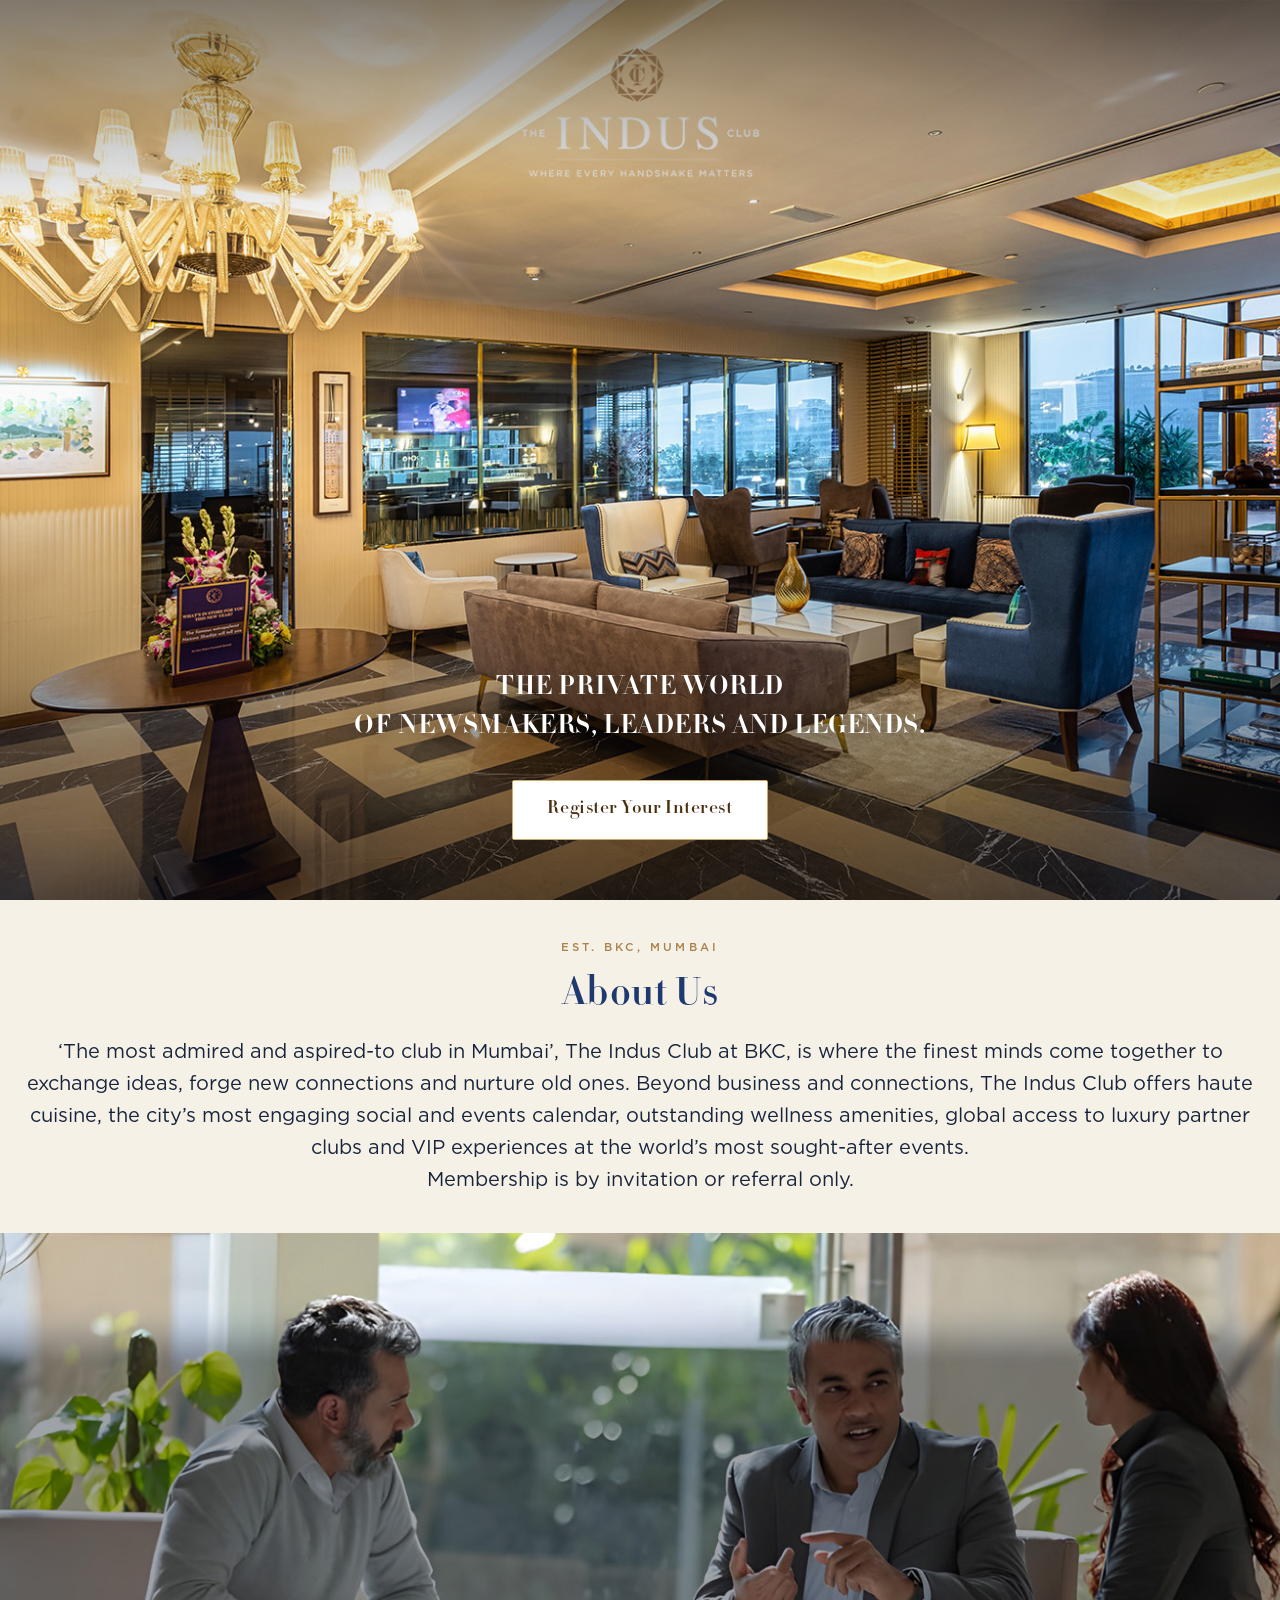
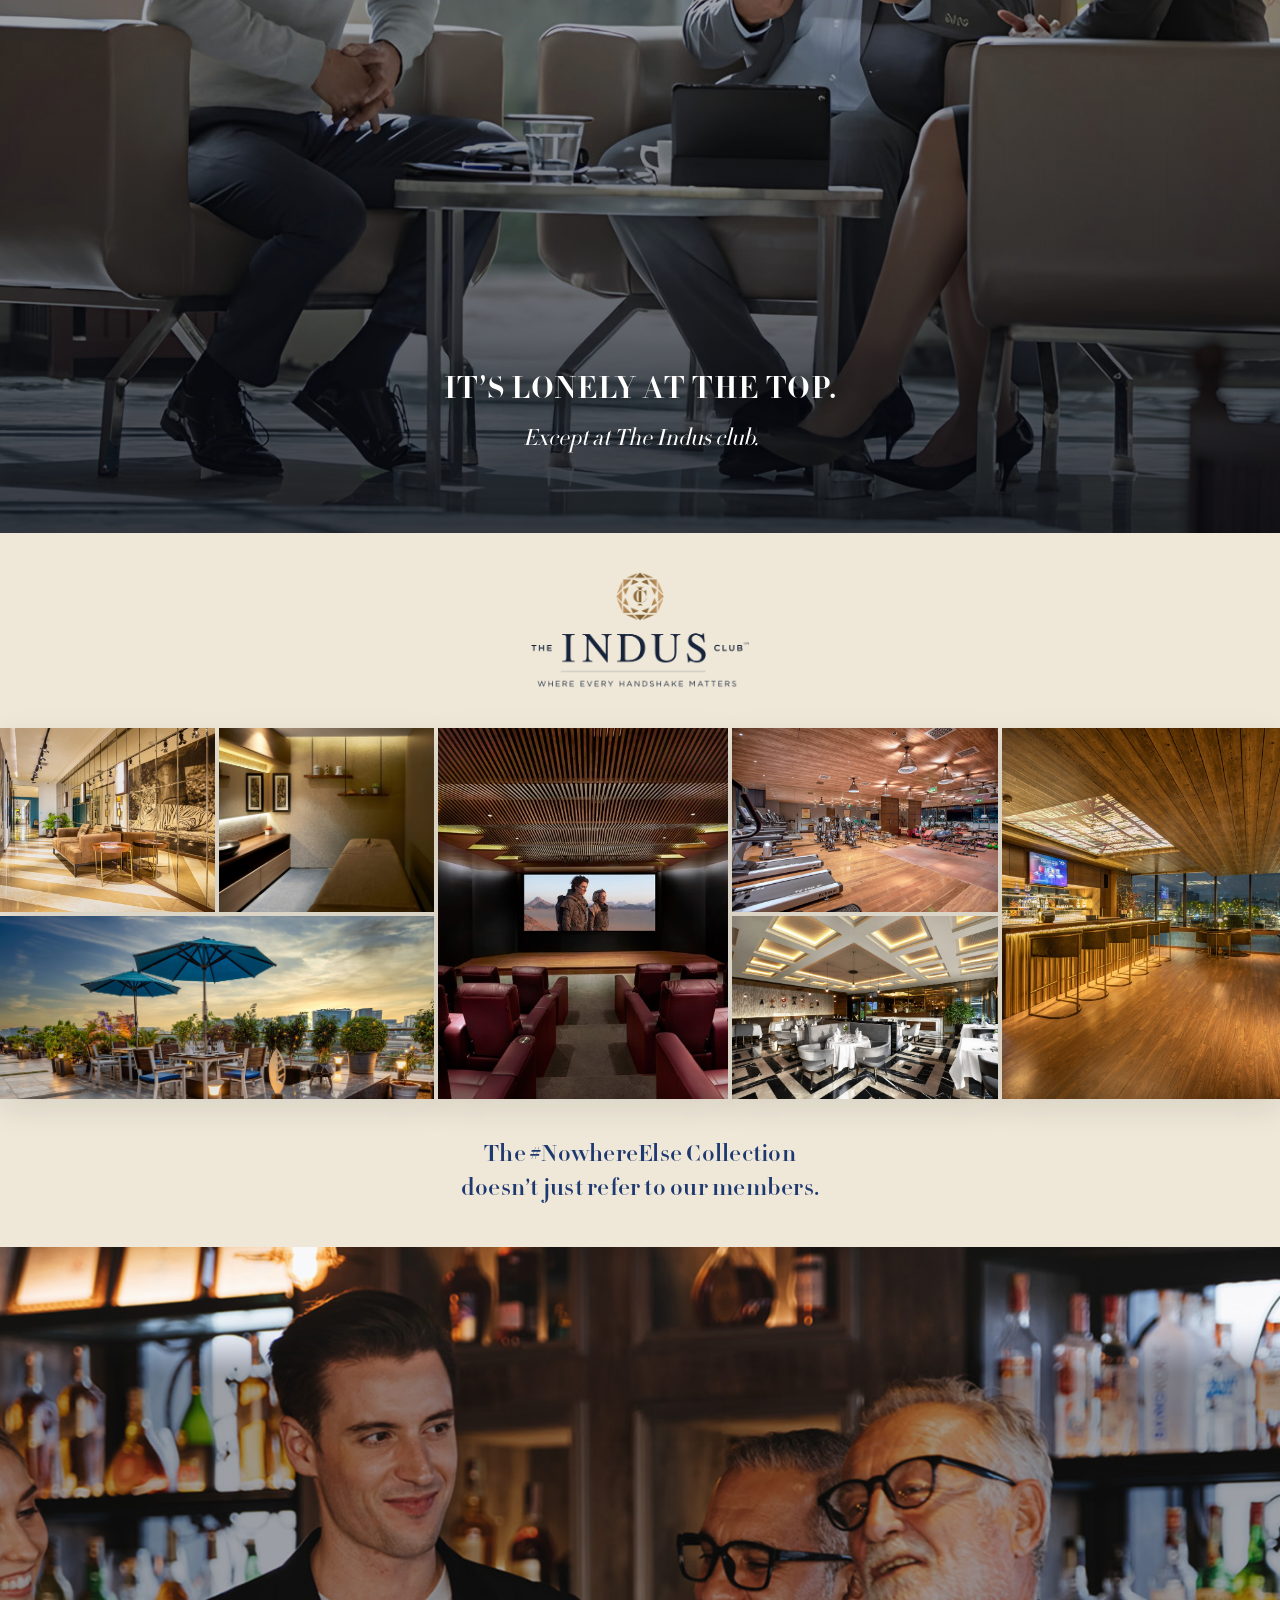
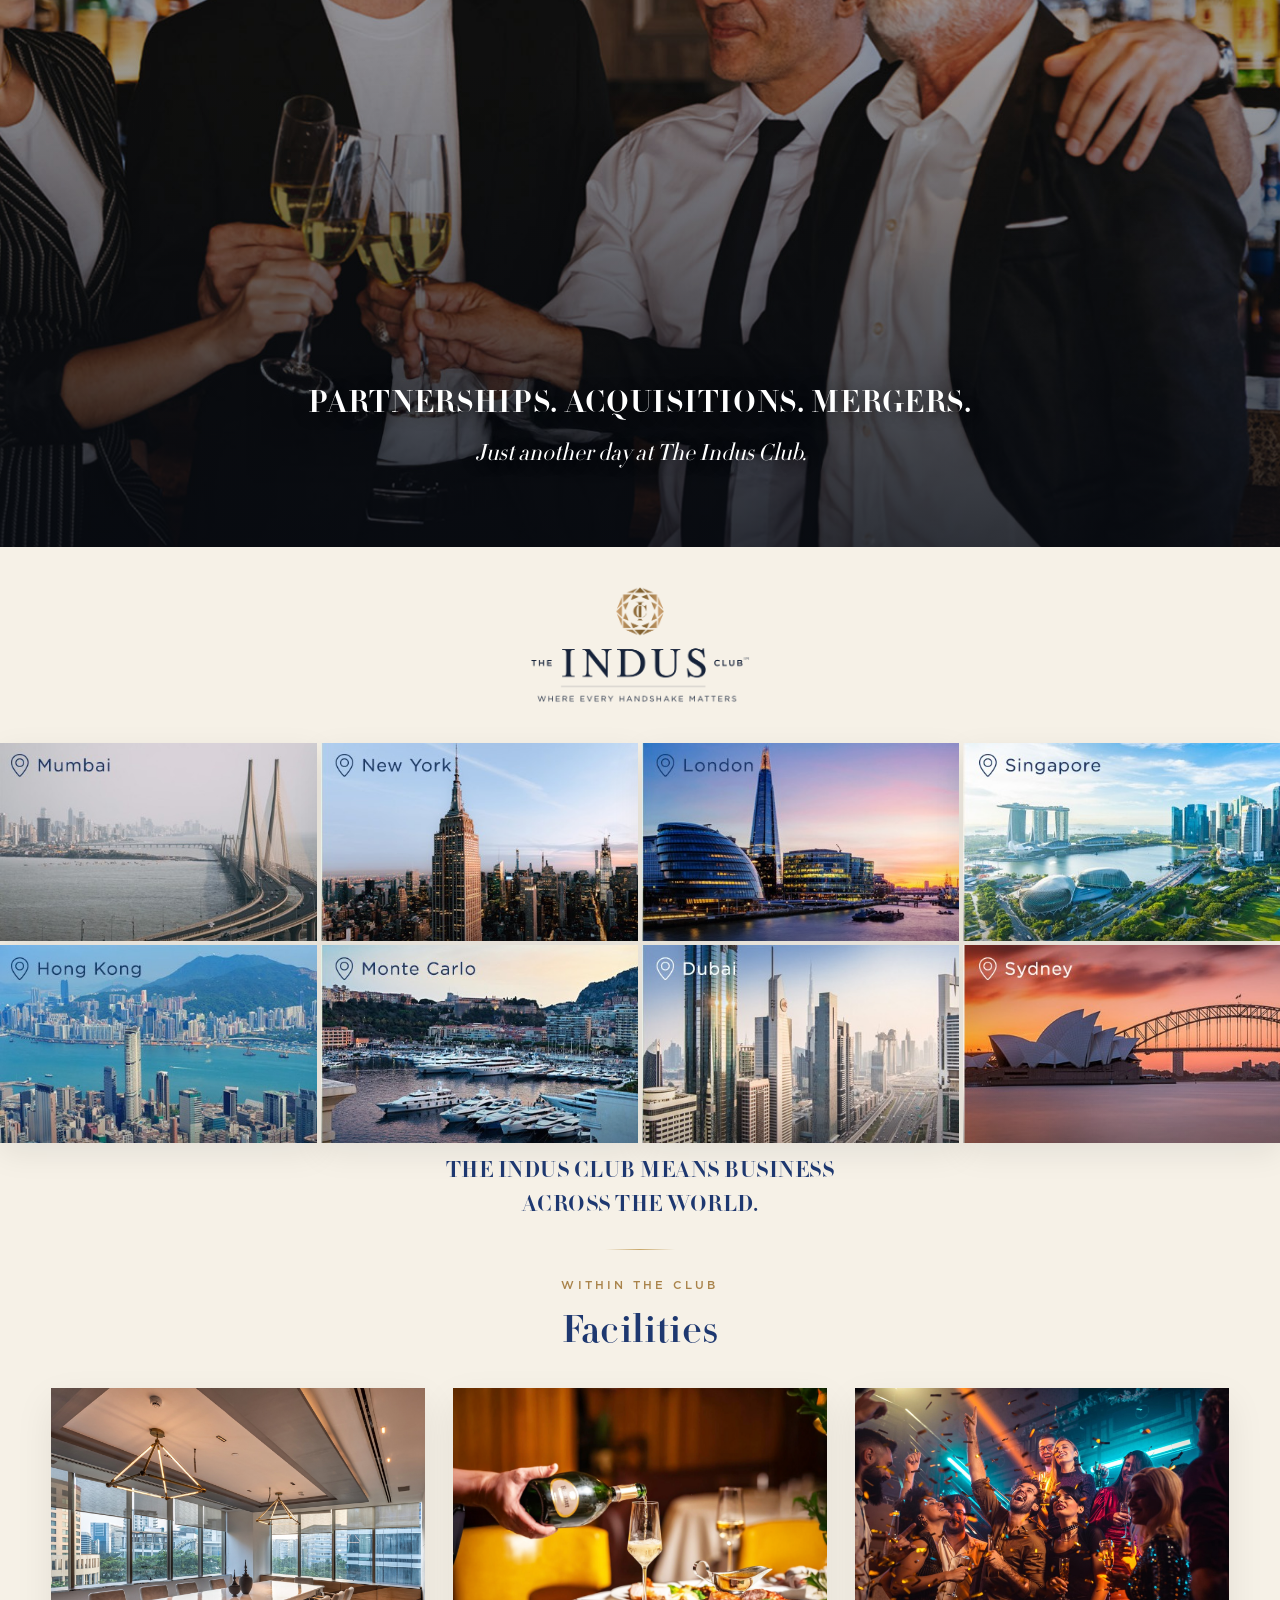
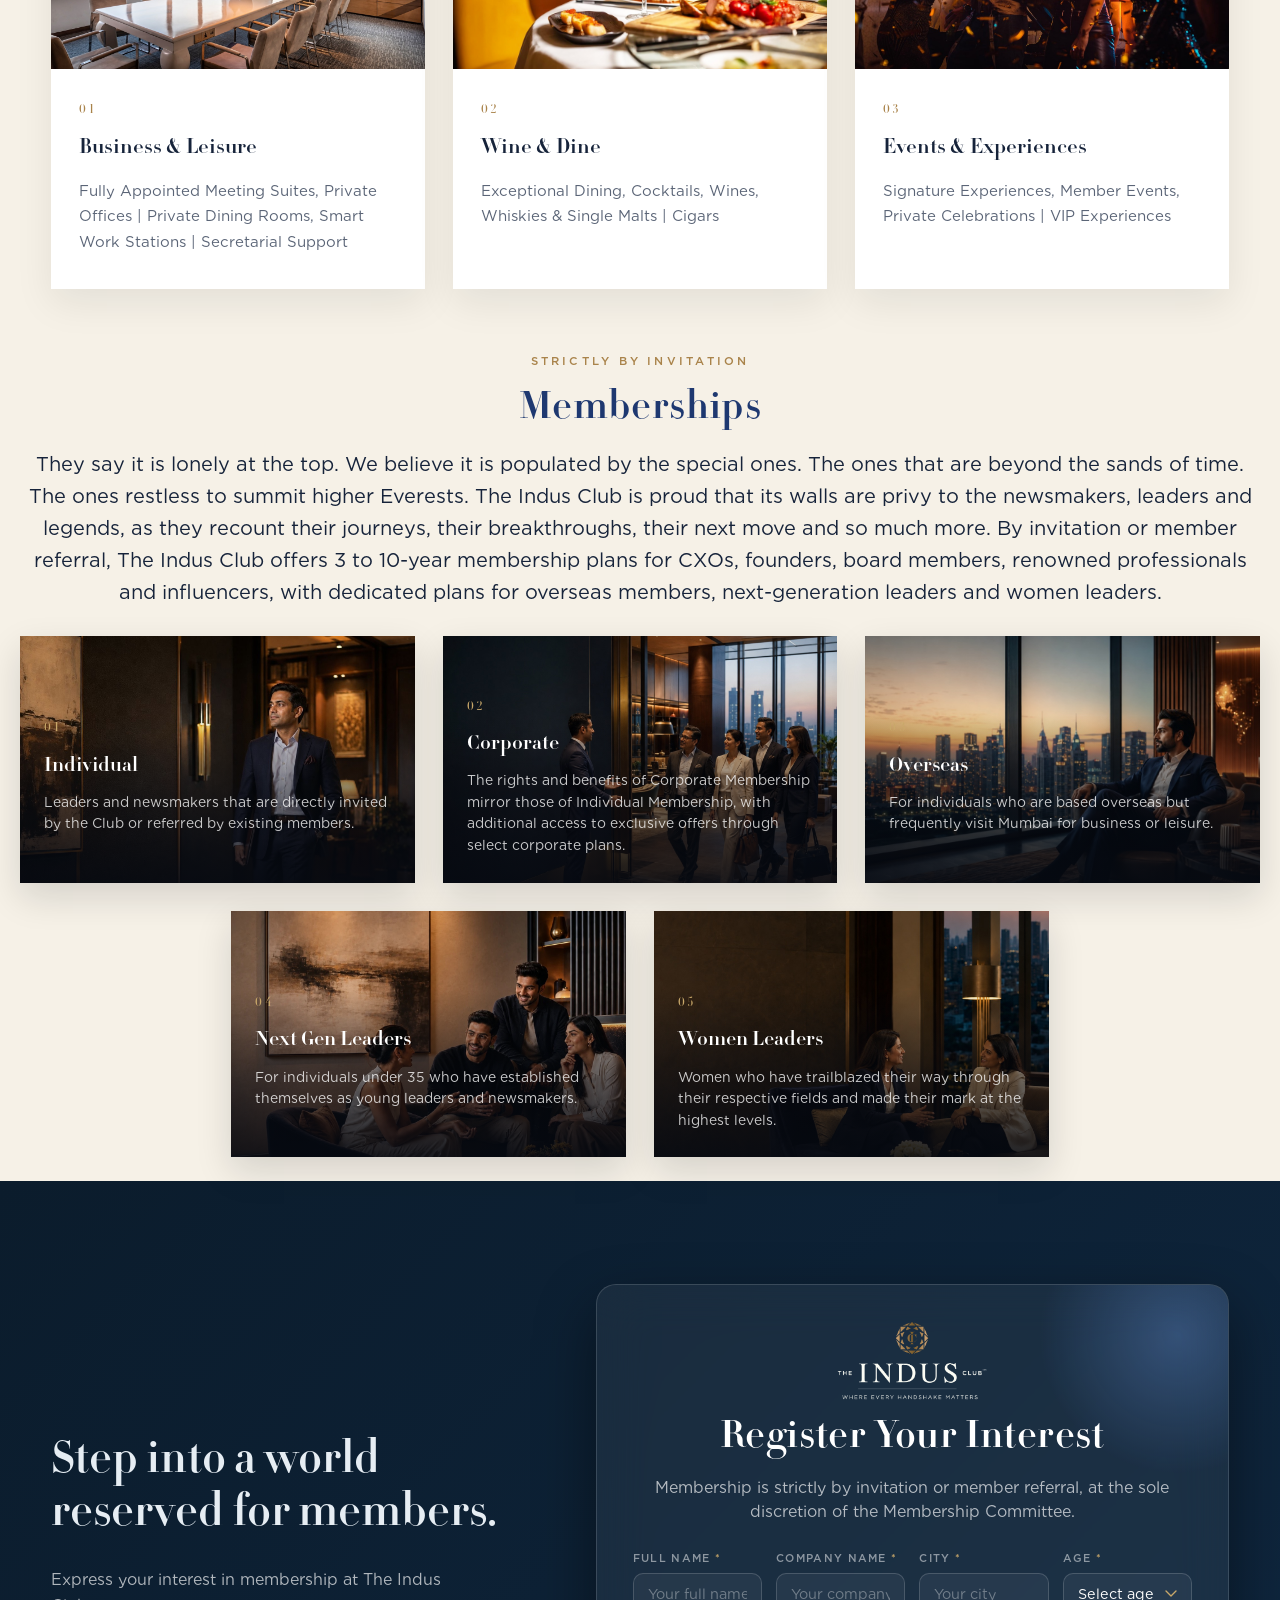
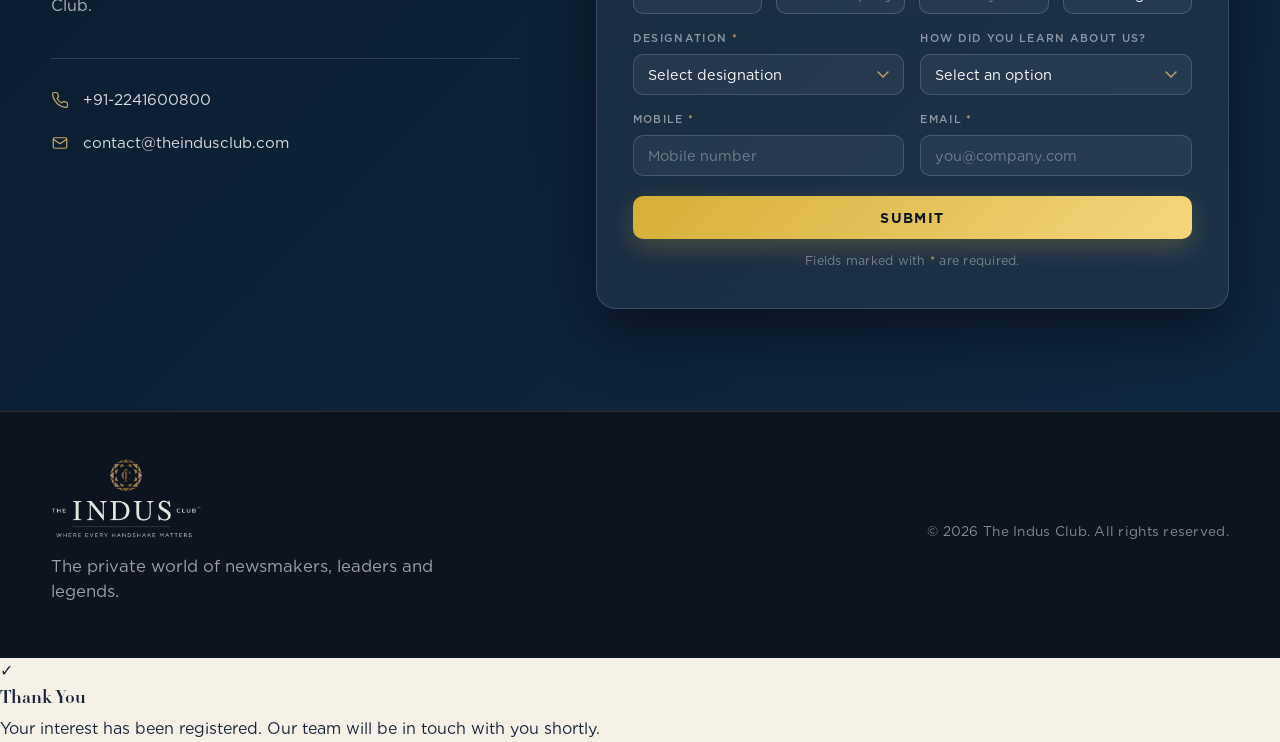
==== landing.html @ 4268c8d2 "Update Membership/Facilities copy and add mobile banner crops Membership section: revised Corporate," ====
<!DOCTYPE html>
<html lang="en">
<head>
<meta charset="UTF-8">
<meta name="viewport" content="width=device-width, initial-scale=1.0">
<title>The Indus Club — Where Every Handshake Matters</title>
<meta name="description" content="The Indus Club at BKC — where the finest minds come together to exchange ideas, forge new connections and nurture old ones.">
<link rel="stylesheet" href="css/style.css?v=9">
</head>
<body>

<div class="scroll-progress" aria-hidden="true"><span id="scrollBar"></span></div>

<header class="site-header" id="siteHeader">
  <div class="site-header-inner"></div>
</header>

<main id="top">

  <!-- ============ 1. HERO — full width statement ============ -->
  <section class="banner-section hero-section" aria-label="The Private World of Newsmakers, Leaders and Legends">
    <div class="banner-media">
      <picture>
        <source media="(max-width: 640px)" srcset="images/banner-1-mobile.jpg?v=3">
        <img src="images/banner-1.jpg" alt="Lounge at The Indus Club" class="banner-img" loading="eager">
      </picture>
    </div>
    <div class="banner-scrim"></div>
    <div class="hero-content">
      <img src="images/logo-full.png" alt="The Indus Club — Where Every Handshake Matters" class="hero-logo">
      <div class="hero-bottom">
        <h1 class="hero-title">The Private World<br>of Newsmakers, Leaders and Legends.</h1>
        <a href="#register" class="hero-cta">Register Your Interest</a>
      </div>
    </div>
  </section>

  <!-- ============ 2. ABOUT US — content section ============ -->
  <section class="grid-section about-section" id="about" aria-label="About Us">
    <div class="section-inner">
      <div class="section-lead reveal">
        <p class="eyebrow">Est. BKC, Mumbai</p>
        <h2 class="lead-title">About Us</h2>
        <p class="about-quote">
          &lsquo;The most admired and aspired-to club in Mumbai&rsquo;, The Indus Club at BKC, is where the finest minds come together to exchange ideas, forge new connections and nurture old ones. Beyond business and connections, The Indus Club offers haute cuisine, the city&rsquo;s most engaging social and events calendar, outstanding wellness amenities, global access to luxury partner clubs and VIP experiences at the world&rsquo;s most sought-after events.<br>Membership is by invitation or referral only.
        </p>
      </div>
    </div>
  </section>

  <!-- ============ 3. STATEMENT — full width ============ -->
  <section class="banner-section statement-section" aria-label="It's lonely at the top, except at The Indus Club">
    <div class="banner-media">
      <picture>
        <source media="(max-width: 640px)" srcset="images/banner-3-mobile.jpg">
        <img src="images/banner-3.jpg" alt="Members in conversation at The Indus Club" class="banner-img" loading="lazy">
      </picture>
    </div>
    <div class="banner-scrim"></div>
    <div class="statement-content">
      <p class="statement-title">It&rsquo;s lonely at the top.</p>
      <p class="statement-sub">Except at The Indus club.</p>
    </div>
  </section>

  <!-- ============ 4. GALLERY — grid section (#NowhereElse) ============ -->
  <section class="grid-section gallery-section" id="gallery" aria-label="The NowhereElse Collection">
    <div class="section-inner">
      <div class="section-logo-only reveal">
        <img src="images/logo-full-dark.png?v=3" alt="The Indus Club" class="lead-logo-full">
      </div>

      <div class="mosaic-grid">
        <figure class="mosaic-tile reveal" data-pos="dining" style="--d:0"><img src="images/updated/corridor-long-view.jpg" alt="Club corridor at The Indus Club" loading="lazy"></figure>
        <figure class="mosaic-tile reveal" data-pos="dish" style="--d:1"><img src="images/updated/bodhi-tree-spa.jpg" alt="Bodhi Tree Spa at The Indus Club" loading="lazy"></figure>
        <figure class="mosaic-tile reveal" data-pos="lounge" style="--d:2"><img src="images/updated/skye-lounge-dining-evening.jpg" alt="Skye Lounge dining table at dusk at The Indus Club" loading="lazy"></figure>
        <figure class="mosaic-tile reveal" data-pos="theatre" style="--d:1"><img src="images/gallery/gallery-theatre.jpg" alt="Private cinema at The Indus Club" loading="lazy"></figure>
        <figure class="mosaic-tile reveal" data-pos="boardroom" style="--d:2"><img src="images/updated/olympic-studio-gym.jpg" alt="Fitness studio at The Indus Club" loading="lazy"></figure>
        <figure class="mosaic-tile reveal" data-pos="rooftop" style="--d:3"><img src="images/updated/caesars-formal-dining.jpg" alt="Caesar's formal dining room at The Indus Club" loading="lazy"></figure>
        <figure class="mosaic-tile reveal" data-pos="cocktail" style="--d:2"><img src="images/updated/sinatra-bar-night.jpg" alt="Sinatra Bar at night at The Indus Club" loading="lazy"></figure>
      </div>

      <h2 class="lead-title lead-title-after reveal">The #NowhereElse Collection<br>doesn&rsquo;t just refer to our members.</h2>
    </div>
  </section>

  <!-- ============ 5. STATEMENT — full width ============ -->
  <section class="banner-section statement-section" aria-label="Partnerships, acquisitions, mergers — just another day at The Indus Club">
    <div class="banner-media">
      <picture>
        <source media="(max-width: 640px)" srcset="images/banner-5-mobile.jpg">
        <img src="images/banner-5.jpg" alt="Members celebrating a toast at The Indus Club" class="banner-img" loading="lazy">
      </picture>
    </div>
    <div class="banner-scrim"></div>
    <div class="statement-content">
      <p class="statement-title">Partnerships. Acquisitions. Mergers.</p>
      <p class="statement-sub">Just another day at The Indus Club.</p>
    </div>
  </section>

  <!-- ============ 6. LOCATIONS — grid section ============ -->
  <!-- section 7 is the divider before Facilities -->
  <section class="grid-section" id="locations" aria-label="Global locations">
    <div class="section-inner">
      <div class="section-logo-only reveal">
        <img src="images/logo-full-dark.png?v=3" alt="The Indus Club" class="lead-logo-full">
      </div>

      <div class="tile-grid locations-grid">
        <figure class="tile reveal" style="--d:0"><img src="images/locations/mumbai.jpg" alt="Mumbai skyline and Bandra-Worli sea link" loading="lazy"></figure>
        <figure class="tile reveal" style="--d:1"><img src="images/locations/newyork.jpg" alt="New York City skyline at dusk" loading="lazy"></figure>
        <figure class="tile reveal" style="--d:2"><img src="images/locations/london.jpg" alt="London skyline at sunset" loading="lazy"></figure>
        <figure class="tile reveal" style="--d:3"><img src="images/locations/singapore.jpg" alt="Singapore Marina Bay skyline" loading="lazy"></figure>
        <figure class="tile reveal" style="--d:4"><img src="images/locations/hongkong.jpg" alt="Hong Kong Victoria Harbour skyline" loading="lazy"></figure>
        <figure class="tile reveal" style="--d:5"><img src="images/locations/montecarlo.jpg" alt="Monte Carlo harbour with yachts" loading="lazy"></figure>
        <figure class="tile reveal" style="--d:6"><img src="images/locations/dubai.jpg" alt="Dubai skyline with Burj Khalifa" loading="lazy"></figure>
        <figure class="tile reveal" style="--d:7"><img src="images/locations/sydney.jpg" alt="Sydney Opera House and Harbour Bridge at sunset" loading="lazy"></figure>
      </div>

      <h2 class="lead-title lead-title-after lead-title-caps reveal">The Indus Club Means Business<br>Across The World.</h2>
    </div>
  </section>

  <div class="section-divider" aria-hidden="true"><span></span></div>

  <!-- ============ 8. FACILITIES — grid/tile section ============ -->
  <section class="grid-section facilities-section" id="facilities" aria-label="Facilities">
    <div class="section-inner">
      <div class="section-lead reveal">
        <p class="eyebrow">Within The Club</p>
        <h2 class="lead-title">Facilities</h2>
      </div>

      <div class="tile-grid facilities-grid">
        <article class="facility-card reveal" style="--d:0">
          <div class="facility-media">
            <img src="images/updated/warren-buffet-day.jpg" alt="Boardroom at The Indus Club" loading="lazy">
          </div>
          <div class="facility-body">
            <span class="facility-index">01</span>
            <h3>Business &amp; Leisure</h3>
            <p>Fully Appointed Meeting Suites, Private Offices | Private Dining Rooms, Smart Work Stations | Secretarial Support</p>
          </div>
        </article>

        <article class="facility-card reveal" style="--d:1">
          <div class="facility-media">
            <img src="images/updated/wine-and-dine.jpg" alt="Wine and dine table setting at The Indus Club" loading="lazy">
          </div>
          <div class="facility-body">
            <span class="facility-index">02</span>
            <h3>Wine &amp; Dine</h3>
            <p>Exceptional Dining, Cocktails, Wines, Whiskies &amp; Single Malts | Cigars</p>
          </div>
        </article>

        <article class="facility-card reveal" style="--d:2">
          <div class="facility-media">
            <img src="images/updated/events-experiences.jpg" alt="Members celebrating an event at The Indus Club" loading="lazy">
          </div>
          <div class="facility-body">
            <span class="facility-index">03</span>
            <h3>Events &amp; Experiences</h3>
            <p>Signature Experiences, Member Events, Private Celebrations | VIP Experiences</p>
          </div>
        </article>
      </div>
    </div>
  </section>

  <!-- ============ 9. MEMBERSHIPS — grid/tile section ============ -->
  <section class="grid-section membership-tiers-section" id="memberships" aria-label="Memberships">
    <div class="section-inner">
      <div class="section-lead reveal">
        <p class="eyebrow">Strictly By Invitation</p>
        <h2 class="lead-title">Memberships</h2>
        <p class="about-quote">
          They say it is lonely at the top. We believe it is populated by the special ones. The ones that are beyond the sands of time. The ones restless to summit higher Everests. The Indus Club is proud that its walls are privy to the newsmakers, leaders and legends, as they recount their journeys, their breakthroughs, their next move and so much more. By invitation or member referral, The Indus Club offers 3 to 10-year membership plans for CXOs, founders, board members, renowned professionals and influencers, with dedicated plans for overseas members, next-generation leaders and women leaders.
        </p>
      </div>

      <div class="tile-grid tier-grid">
        <article class="tier-card reveal" style="--d:0">
          <img src="images/memberships/individual.jpg" alt="Individual membership at The Indus Club" loading="lazy" style="object-position:center 12%;">
          <div class="tier-card-scrim"></div>
          <div class="tier-card-body">
            <span class="tier-num">01</span>
            <h3>Individual</h3>
            <p>Leaders and newsmakers that are directly invited by the Club or referred by existing members.</p>
          </div>
        </article>
        <article class="tier-card reveal" style="--d:1">
          <img src="images/memberships/corporate.jpg" alt="Corporate membership at The Indus Club" loading="lazy">
          <div class="tier-card-scrim"></div>
          <div class="tier-card-body">
            <span class="tier-num">02</span>
            <h3>Corporate</h3>
            <p>The rights and benefits of Corporate Membership mirror those of Individual Membership, with additional access to exclusive offers through select corporate plans.</p>
          </div>
        </article>
        <article class="tier-card reveal" style="--d:2">
          <img src="images/memberships/overseas.jpg" alt="Overseas membership at The Indus Club" loading="lazy">
          <div class="tier-card-scrim"></div>
          <div class="tier-card-body">
            <span class="tier-num">03</span>
            <h3>Overseas</h3>
            <p>For individuals who are based overseas but frequently visit Mumbai for business or leisure.</p>
          </div>
        </article>
        <article class="tier-card reveal" style="--d:0">
          <img src="images/memberships/nextgen.jpg" alt="Next Gen Leaders membership at The Indus Club" loading="lazy">
          <div class="tier-card-scrim"></div>
          <div class="tier-card-body">
            <span class="tier-num">04</span>
            <h3>Next Gen Leaders</h3>
            <p>For individuals under 35 who have established themselves as young leaders and newsmakers.</p>
          </div>
        </article>
        <article class="tier-card reveal" style="--d:1">
          <img src="images/memberships/women.jpg" alt="Women Leaders membership at The Indus Club" loading="lazy">
          <div class="tier-card-scrim"></div>
          <div class="tier-card-body">
            <span class="tier-num">05</span>
            <h3>Women Leaders</h3>
            <p>Women who have trailblazed their way through their respective fields and made their mark at the highest levels.</p>
          </div>
        </article>
      </div>
    </div>
  </section>

  <!-- ============ 10. REGISTER INTEREST — form section ============ -->
  <section class="register-section" id="register" aria-label="Register Interest">
    <div class="section-inner register-layout">
      <div class="register-info reveal">
        <h2 class="register-statement">Step into a world<br>reserved for members.</h2>
        <p class="register-lede">Express your interest in membership at The Indus Club.</p>
        <div class="register-contact">
          <a class="register-contact-item" href="tel:+912241600800">
            <span class="register-contact-icon" aria-hidden="true">
              <svg xmlns="http://www.w3.org/2000/svg" viewBox="0 0 24 24" fill="none" stroke="currentColor" stroke-width="1.6" stroke-linecap="round" stroke-linejoin="round"><path d="M22 16.92v3a2 2 0 0 1-2.18 2 19.79 19.79 0 0 1-8.63-3.07 19.5 19.5 0 0 1-6-6 19.79 19.79 0 0 1-3.07-8.67A2 2 0 0 1 4.11 2h3a2 2 0 0 1 2 1.72c.127.96.361 1.903.7 2.81a2 2 0 0 1-.45 2.11L8.09 9.91a16 16 0 0 0 6 6l1.27-1.27a2 2 0 0 1 2.11-.45c.907.339 1.85.573 2.81.7A2 2 0 0 1 22 16.92z"/></svg>
            </span>
            +91-2241600800
          </a>
          <a class="register-contact-item" href="mailto:contact@theindusclub.com">
            <span class="register-contact-icon" aria-hidden="true">
              <svg xmlns="http://www.w3.org/2000/svg" viewBox="0 0 24 24" fill="none" stroke="currentColor" stroke-width="1.6" stroke-linecap="round" stroke-linejoin="round"><path d="M4 4h16v16H4z" fill="none" stroke="none"/><rect x="3" y="5" width="18" height="14" rx="2"/><path d="m3 7 9 6 9-6"/></svg>
            </span>
            contact@theindusclub.com
          </a>
        </div>
      </div>

      <div class="register-card reveal">
        <img src="images/logo-full.png?v=2" alt="The Indus Club" class="register-mark">
        <h2 class="lead-title light">Register Your Interest</h2>
        <p class="register-intro">Membership is strictly by invitation or member referral, at the sole discretion of the Membership Committee.</p>

        <form class="register-form" id="registerForm" novalidate>
          <div class="form-row form-row-quad">
            <div class="form-field">
              <label class="form-label" for="fullName">Full Name <span class="req">*</span></label>
              <input class="form-input" type="text" id="fullName" name="fullName" placeholder="Your full name" required>
            </div>
            <div class="form-field">
              <label class="form-label" for="companyName">Company Name <span class="req">*</span></label>
              <input class="form-input" type="text" id="companyName" name="companyName" placeholder="Your company" required>
            </div>
            <div class="form-field">
              <label class="form-label" for="city">City <span class="req">*</span></label>
              <input class="form-input" type="text" id="city" name="city" placeholder="Your city" required>
            </div>
            <div class="form-field">
              <label class="form-label" for="age">Age <span class="req">*</span></label>
              <select class="form-input form-select" id="age" name="age" required>
                <option value="" disabled selected>Select age</option>
                <option value="18-24">18 &ndash; 24</option>
                <option value="25-34">25 &ndash; 34</option>
                <option value="35-44">35 &ndash; 44</option>
                <option value="45-54">45 &ndash; 54</option>
                <option value="55-64">55 &ndash; 64</option>
                <option value="65+">65+</option>
              </select>
            </div>
          </div>

          <div class="form-row">
            <div class="form-field">
              <label class="form-label" for="designation">Designation <span class="req">*</span></label>
              <select class="form-input form-select" id="designation" name="designation" required>
                <option value="" disabled selected>Select designation</option>
                <option value="CXO">CXO</option>
                <option value="Founder">Founder</option>
                <option value="Board Member">Board Member</option>
                <option value="Director">Director</option>
                <option value="Senior Executive">Senior Executive</option>
                <option value="Renowned Professional">Renowned Professional</option>
                <option value="Other">Other</option>
              </select>
            </div>
            <div class="form-field">
              <label class="form-label" for="referral">How did you learn about us?</label>
              <select class="form-input form-select" id="referral" name="referral">
                <option value="" disabled selected>Select an option</option>
                <option value="Referral by a Member">Referral by a Member</option>
                <option value="Social Media">Social Media</option>
                <option value="Event">Event</option>
                <option value="Press or Media">Press or Media</option>
                <option value="Search Engine">Search Engine</option>
                <option value="Other">Other</option>
              </select>
            </div>
          </div>

          <div class="form-row">
            <div class="form-field">
              <label class="form-label" for="mobile">Mobile <span class="req">*</span></label>
              <input class="form-input" type="tel" id="mobile" name="mobile" placeholder="Mobile number" required>
            </div>
            <div class="form-field">
              <label class="form-label" for="email">Email <span class="req">*</span></label>
              <input class="form-input" type="email" id="email" name="email" placeholder="you@company.com" required>
            </div>
          </div>

          <button type="submit" class="form-submit">Submit</button>
          <p class="register-fine">Fields marked with <span class="req">*</span> are required.</p>
        </form>
      </div>
    </div>
  </section>

</main>

<footer class="site-footer">
  <div class="section-inner footer-inner">
    <div class="footer-brand">
      <a href="#top" class="footer-logo-link" aria-label="The Indus Club — back to top">
        <img src="images/logo-full.png?v=2" alt="The Indus Club" class="footer-mark">
      </a>
      <p class="footer-tagline">The private world of newsmakers, leaders and legends.</p>
    </div>
    <p class="footer-copyright">&copy; 2026 The Indus Club. All rights reserved.</p>
  </div>
</footer>

<a href="#top" class="back-to-top" id="backToTop" aria-label="Back to top">&#8593;</a>

<div class="success-modal" id="successModal" role="dialog" aria-modal="true" aria-labelledby="successModalTitle" aria-hidden="true">
  <div class="success-modal-backdrop" data-modal-dismiss></div>
  <div class="success-modal-card">
    <span class="success-modal-icon" aria-hidden="true">&#10003;</span>
    <h3 class="success-modal-title" id="successModalTitle">Thank You</h3>
    <p class="success-modal-text">Your interest has been registered. Our team will be in touch with you shortly.</p>
  </div>
</div>

<script src="js/script.js?v=3"></script>
</body>
</html>
---- css/style.css ----
/* ================= Fonts ================= */
@font-face{
  font-family:'Didot';
  src:url('../fonts/Didot-Regular.woff2') format('woff2');
  font-weight:400; font-style:normal; font-display:swap;
}
@font-face{
  font-family:'Didot';
  src:url('../fonts/Didot-Bold.woff2') format('woff2');
  font-weight:700; font-style:normal; font-display:swap;
}
@font-face{
  font-family:'Gotham';
  src:url('../fonts/Gotham-Book.woff2') format('woff2');
  font-weight:400; font-style:normal; font-display:swap;
}
@font-face{
  font-family:'Gotham';
  src:url('../fonts/Gotham-Medium.woff2') format('woff2');
  font-weight:500; font-style:normal; font-display:swap;
}
@font-face{
  font-family:'Gotham';
  src:url('../fonts/Gotham-Bold.woff2') format('woff2');
  font-weight:700; font-style:normal; font-display:swap;
}

/* ================= Design tokens ================= */
:root{
  --ink: #0c1420;
  --navy: #16233a;
  --cream: #f6f1e7;
  --cream-2: #efe8d8;
  --gold: #c9a86a;
  --gold-deep: #a9834a;
  --text-muted: #5b6577;
  --white: #ffffff;
  --serif: 'Didot', serif;
  --sans: 'Gotham', -apple-system, BlinkMacSystemFont, 'Segoe UI', sans-serif;
  --ease: cubic-bezier(.22,.61,.36,1);
  --container: 1240px;
}

*,*::before,*::after{ box-sizing:border-box; }
html{ scroll-behavior:smooth; }
body{
  margin:0;
  font-family:var(--sans);
  color:var(--navy);
  background:var(--cream);
  line-height:1.65;
  -webkit-font-smoothing:antialiased;
  overflow-x:hidden;
}
img{ max-width:100%; display:block; }
h1,h2,h3{ font-family:var(--serif); margin:0; }
p{ margin:0; }
a{ color:inherit; text-decoration:none; }
.section-inner{
  width:100%;
  padding:0 clamp(20px,4vw,56px);
}

@media (prefers-reduced-motion: reduce){
  html{ scroll-behavior:auto; }
  *{ animation-duration:.001ms !important; animation-iteration-count:1 !important; transition-duration:.001ms !important; }
}

/* ================= Scroll progress ================= */
.scroll-progress{
  position:fixed; top:0; left:0; width:100%; height:3px; z-index:1000; background:transparent;
}
.scroll-progress span{
  display:block; height:100%; width:0%;
  background:linear-gradient(90deg,var(--gold-deep),var(--gold));
  transition:width .1s linear;
}

/* ================= Header ================= */
.site-header{
  position:fixed; top:0; left:0; width:100%; z-index:900;
  padding:18px 0;
  transition:opacity .4s var(--ease), visibility .4s var(--ease);
}
.site-header-inner{
  width:100%; padding:0 clamp(20px,4vw,56px);
  display:flex; align-items:center;
}
.site-header.is-scrolled{
  opacity:0;
  visibility:hidden;
  pointer-events:none;
}
.brand{ display:flex; align-items:center; }
.brand-lockup{ height:52px; width:auto; }

/* ================= Full-width banner/statement sections ================= */
.banner-section{
  position:relative;
  height:100vh;
  min-height:520px;
  max-height:980px;
  overflow:hidden;
  display:flex;
  align-items:flex-end;
  justify-content:center;
}
.hero-section{ align-items:center; }
.banner-media{ position:absolute; inset:0; }
.banner-img{
  width:100%; height:100%; object-fit:cover; object-position:center;
}
.banner-scrim{
  position:absolute; inset:0;
  background:linear-gradient(180deg, rgba(6,10,18,.02) 0%, rgba(6,10,18,0) 35%, rgba(6,10,18,.12) 100%);
}
.statement-section{ justify-content:flex-start; }
.statement-section .banner-scrim{
  background:linear-gradient(180deg, rgba(6,10,18,0) 45%, rgba(6,10,18,.7) 100%);
}
.statement-content{
  position:relative;
  z-index:2;
  width:100%;
  padding:0 clamp(20px,4vw,56px) clamp(40px,6vw,72px);
  text-align:center;
}
.statement-title{
  margin:0;
  font-family:var(--serif);
  font-weight:700;
  color:#fff;
  font-size:clamp(1.3rem, 3vw, 2.1rem);
  line-height:1.3;
  letter-spacing:.02em;
  text-transform:uppercase;
  text-shadow:0 2px 18px rgba(0,0,0,.45);
}
.statement-sub{
  margin:8px 0 0;
  font-family:var(--serif);
  font-style:italic;
  font-weight:500;
  color:#fff;
  font-size:clamp(1.15rem, 2vw, 1.5rem);
  text-shadow:0 2px 18px rgba(0,0,0,.45);
}
.hero-section .banner-scrim{
  background:linear-gradient(180deg, rgba(6,10,18,.5) 0%, rgba(6,10,18,.04) 24%, rgba(6,10,18,0) 55%, rgba(6,10,18,.62) 100%);
}
.hero-content{
  position:relative;
  z-index:2;
  width:100%;
  height:100%;
  display:flex;
  flex-direction:column;
  align-items:center;
  justify-content:space-between;
  padding:52px 24px 60px;
  text-align:center;
}
.hero-logo{
  width:min(200px, 46%);
  height:auto;
  display:none; /* desktop banner has the logo baked into the photo */
}
.hero-bottom{
  display:flex;
  flex-direction:column;
  align-items:center;
  gap:32px;
  margin-top:auto;
}
.hero-title{
  margin:0;
  max-width:900px;
  font-family:var(--serif);
  font-weight:700;
  color:#fff;
  font-size:clamp(1.1rem, 2.4vw, 1.8rem);
  line-height:1.35;
  letter-spacing:.02em;
  text-transform:uppercase;
  text-shadow:0 2px 18px rgba(0,0,0,.45);
}
.hero-cta{
  display:inline-flex;
  align-items:center;
  justify-content:center;
  padding:14px 34px;
  border-radius:2px;
  background:#fff;
  border:1.5px solid var(--gold);
  color:#4a2f0f;
  font-family:var(--serif);
  font-weight:900;
  font-size:1.15rem;
  letter-spacing:.03em;
  text-decoration:none;
  transition:background .3s var(--ease), transform .3s var(--ease), box-shadow .3s var(--ease);
}
.hero-cta:hover{
  background:#fff;
  transform:translateY(-2px);
  box-shadow:0 12px 28px rgba(0,0,0,.18);
}

/* ================= Section leads (eyebrow + title) ================= */
.eyebrow{
  font-size:11.5px; letter-spacing:.28em; text-transform:uppercase;
  color:var(--gold-deep); font-weight:500; margin-bottom:14px; display:block;
}
.eyebrow.light{ color:var(--gold); }
.section-lead{ text-align:center; max-width:720px; margin:0 auto 28px; }
.section-logo-only{ text-align:center; margin:0 auto 40px; }
.lead-mark{ width:44px; height:44px; margin:0 auto 20px; opacity:.9; }
.lead-logo-full{ width:min(220px, 60%); height:auto; margin:0 auto 24px; }
.section-logo-only .lead-logo-full{ margin:0 auto; }
.lead-title{
  font-size:clamp(1.6rem, 3.4vw, 2.5rem);
  font-weight:600;
  line-height:1.28;
  color:var(--navy);
  letter-spacing:.01em;
  text-align:center;
  max-width:720px;
  margin:0 auto;
}
.lead-title.light{ color:var(--white); }
#about .lead-title,
#facilities .lead-title,
#memberships .lead-title{ color:#1e3870; }
.lead-title-after{
  margin-top:12px;
  font-size:clamp(1.2rem, 1.7vw, 1.5rem);
  line-height:1.4;
  max-width:640px;
}
#gallery .lead-title-after,
#locations .lead-title-after{
  color:#1e3870;
  font-size:clamp(1.35rem, 1.9vw, 1.7rem);
}
#gallery .lead-title-after{ margin-top:40px; padding-bottom:40px; }
#locations .lead-title-after{ padding-bottom:8px; }
#gallery{ padding-bottom:0; }
.lead-title-caps{ text-transform:uppercase; font-weight:700; letter-spacing:.02em; }
.serif-italic{ font-family:var(--serif); font-style:normal; font-weight:600; }

.grid-section{ padding:clamp(24px,3vw,40px) 0; background:var(--cream); }
.grid-section.gallery-section{ background:var(--cream-2); }
#gallery .section-inner{ padding-left:0; padding-right:0; }

/* ================= Locations grid ================= */
#locations .section-inner{ padding-left:0; padding-right:0; }
.tile-grid.locations-grid{
  display:grid;
  grid-template-columns:repeat(4, 1fr);
  gap:4px;
}
.tile{
  position:relative; margin:0; overflow:hidden;
  aspect-ratio:16/10; background:var(--navy);
  box-shadow:0 10px 30px rgba(15,20,30,.08);
}
.tile img{ width:100%; height:100%; object-fit:cover; object-position:left top; }
.tile::after{
  content:''; position:absolute; inset:0;
  box-shadow:inset 0 0 0 1px rgba(255,255,255,0);
  background:linear-gradient(180deg, rgba(6,10,18,0) 70%, rgba(6,10,18,.28) 100%);
  pointer-events:none;
}

/* ================= Gallery mosaic ================= */
.mosaic-grid{
  display:grid;
  grid-template-columns:0.85fr 0.85fr 1.15fr 1.05fr 1.1fr;
  grid-template-rows:repeat(2, minmax(100px,1fr));
  gap:4px;
  height:clamp(280px, 29vw, 580px);
}
.mosaic-tile{ margin:0; position:relative; overflow:hidden; box-shadow:0 10px 30px rgba(15,20,30,.1); }
.mosaic-tile img{ width:100%; height:100%; object-fit:cover; }
.mosaic-tile[data-pos="dining"]{ grid-column:1; grid-row:1; }
.mosaic-tile[data-pos="dish"]{ grid-column:2; grid-row:1; }
.mosaic-tile[data-pos="lounge"]{ grid-column:1 / span 2; grid-row:2; }
.mosaic-tile[data-pos="theatre"]{ grid-column:3; grid-row:1 / span 2; }
.mosaic-tile[data-pos="boardroom"]{ grid-column:4; grid-row:1; }
.mosaic-tile[data-pos="rooftop"]{ grid-column:4; grid-row:2; }
.mosaic-tile[data-pos="cocktail"]{ grid-column:5; grid-row:1 / span 2; }

/* ================= About Us / Memberships lead copy ================= */
.about-section{ padding-top:clamp(28px,3vw,40px); padding-bottom:clamp(28px,3vw,40px); }
.about-section .section-lead{ margin-bottom:0; max-width:1040px; }
.about-quote{
  font-family:var(--serif); font-style:normal; font-weight:500;
  font-size:clamp(1.15rem, 2vw, 1.5rem);
  line-height:1.6;
  color:var(--navy);
  margin-top:12px;
}
#about .about-quote,
#memberships .about-quote{ font-family:var(--sans); font-weight:400; font-size:20px; }
#about .section-inner,
#memberships .section-inner{ padding-left:20px; padding-right:20px; }
#about .section-lead,
#memberships .section-lead{ max-width:none; }
.about-fine{
  margin-top:22px; font-size:.92rem; letter-spacing:.04em; text-transform:uppercase;
  color:var(--text-muted); font-weight:500;
}

/* ================= Facilities grid ================= */
.facilities-section{ padding-top:clamp(4px,1vw,8px); padding-bottom:clamp(24px,3vw,40px); }
#locations{ padding-bottom:0; }
.section-divider{
  display:flex; justify-content:center; align-items:center;
  background:var(--cream);
  padding:18px 0;
}
.section-divider span{
  width:70px; height:1px;
  background:linear-gradient(90deg, transparent, var(--gold), transparent);
}
.tile-grid.facilities-grid{
  display:grid;
  grid-template-columns:repeat(3, 1fr);
  gap:28px;
}
.facility-card{
  background:var(--white);
  overflow:hidden;
  box-shadow:0 14px 36px rgba(15,20,30,.08);
}
.facility-media{ aspect-ratio:4/3; overflow:hidden; }
.facility-media img{ width:100%; height:100%; object-fit:cover; }
.facility-body{ padding:30px 28px 34px; position:relative; }
.facility-index{
  font-family:var(--serif); color:var(--gold-deep); font-size:.85rem;
  letter-spacing:.16em; display:block; margin-bottom:10px;
}
.facility-body h3{ font-size:1.35rem; margin-bottom:12px; }
.facility-body p{ color:var(--text-muted); font-size:.94rem; line-height:1.7; }

/* ================= Membership tier grid ================= */
.membership-tiers-section{ background:var(--cream); padding-top:clamp(16px,2vw,24px); padding-bottom:clamp(16px,2vw,24px); }
.membership-tiers-section .section-lead{ max-width:1040px; }
.tile-grid.tier-grid{
  display:flex;
  flex-wrap:wrap;
  justify-content:center;
  gap:28px;
}
.tier-card{
  position:relative; overflow:hidden; margin:0;
  flex:0 1 calc((100% - 56px)/3);
  aspect-ratio:16/10;
  box-shadow:0 14px 34px rgba(15,20,30,.14);
}
.tier-card img{ width:100%; height:100%; object-fit:cover; }
.tier-card-scrim{
  position:absolute; inset:0;
  background:linear-gradient(180deg, rgba(6,10,18,0) 32%, rgba(6,10,18,.55) 68%, rgba(6,10,18,.88) 100%);
}
.tier-card-body{ position:absolute; left:0; right:0; bottom:0; z-index:2; padding:26px 24px; }
.tier-num{ font-family:var(--serif); color:var(--gold); font-size:.85rem; letter-spacing:.18em; }
.tier-card h3{ color:var(--white); font-size:1.3rem; margin:10px 0 8px; }
.tier-card p{ color:rgba(255,255,255,.78); font-size:.87rem; line-height:1.55; min-height:4.65em; }

/* ================= Register Interest form ================= */
.register-section{
  background:linear-gradient(135deg, #0b1c2c 0%, #0f2740 100%);
  padding:clamp(56px,8vw,110px) 0;
}
.register-layout{
  display:grid; grid-template-columns:0.85fr 1.15fr; gap:clamp(40px,6vw,90px);
  align-items:center;
}
.register-info{ color:var(--white); }
.register-statement{
  font-family:var(--serif); font-weight:700; font-style:normal;
  font-size:clamp(2rem, 3.6vw, 3.1rem); line-height:1.15;
  color:#e6edf3; margin:0 0 24px;
}
.register-lede{
  font-family:var(--sans); font-size:1rem; font-weight:400;
  color:rgba(255,255,255,.68); line-height:1.6;
  max-width:420px; margin:0 0 40px;
}
.register-contact{
  display:flex; flex-direction:column; gap:18px;
  padding-top:28px; border-top:1px solid rgba(255,255,255,.14);
}
.register-contact-item{
  display:inline-flex; align-items:center; gap:14px;
  color:rgba(255,255,255,.85); font-family:var(--sans); font-size:.95rem;
  transition:color .3s var(--ease);
}
.register-contact-item:hover{ color:var(--gold); }
.register-contact-icon{
  display:inline-flex; align-items:center; justify-content:center;
  width:18px; height:18px; color:var(--gold); flex-shrink:0;
}
.register-contact-icon svg{ width:100%; height:100%; }

.register-card{
  position:relative; overflow:hidden;
  background:rgba(255,255,255,.055);
  backdrop-filter:blur(24px); -webkit-backdrop-filter:blur(24px);
  border:1px solid rgba(255,255,255,.14);
  border-radius:20px;
  padding:clamp(24px,3vw,36px);
  text-align:center;
  box-shadow:0 24px 60px rgba(0,0,0,.45);
}
.register-card::before{
  content:''; position:absolute; top:-90px; right:-90px;
  width:280px; height:280px; border-radius:50%;
  background:radial-gradient(circle, rgba(120,170,255,.28), rgba(120,170,255,0) 70%);
  pointer-events:none;
}
.register-card > *{ position:relative; z-index:1; }
.register-mark{ width:min(150px, 60%); height:auto; margin:0 auto 14px; }
.register-intro{
  font-family:var(--sans); font-style:normal; font-weight:400;
  font-size:clamp(.9rem, 1.3vw, 1rem);
  line-height:1.5; color:rgba(255,255,255,.68);
  margin:10px 0 26px;
}
.register-form{ text-align:left; }
.form-row{
  display:grid; grid-template-columns:1fr 1fr; gap:16px;
  margin-bottom:16px;
}
.form-row-single{ grid-template-columns:1fr; }
.form-row-quad{ grid-template-columns:repeat(4, 1fr); gap:14px; }
.form-field{ display:flex; flex-direction:column; }
.form-label{
  font-size:.68rem; letter-spacing:.12em; text-transform:uppercase;
  color:rgba(255,255,255,.5); font-weight:500; margin-bottom:6px;
}
.form-label .req{ color:var(--gold); }
.form-input{
  width:100%; background:rgba(255,255,255,.05);
  border:1px solid rgba(255,255,255,.16);
  border-radius:10px;
  color:var(--white); font-family:var(--sans); font-size:.9rem;
  padding:11px 14px; transition:border-color .3s var(--ease), background .3s var(--ease);
}
.form-input::placeholder{ color:rgba(255,255,255,.35); }
.form-input:focus{ outline:none; border-color:var(--gold); background:rgba(255,255,255,.07); }
.form-select{
  appearance:none; cursor:pointer;
  background-image:url("data:image/svg+xml,%3Csvg xmlns='http://www.w3.org/2000/svg' width='12' height='8' viewBox='0 0 12 8'%3E%3Cpath d='M1 1l5 5 5-5' stroke='%23c9a86a' stroke-width='1.4' fill='none' stroke-linecap='round' stroke-linejoin='round'/%3E%3C/svg%3E");
  background-repeat:no-repeat; background-position:right 14px center;
  padding-right:36px;
}
.form-select option{ background:var(--ink); color:var(--white); }
.form-submit{
  width:100%; margin-top:4px; border:none; cursor:pointer;
  border-radius:10px;
  background:linear-gradient(135deg, #d4af37, #f5d67b);
  color:var(--ink); font-family:var(--sans); font-weight:600;
  font-size:.88rem; letter-spacing:.1em; text-transform:uppercase;
  padding:13px; transition:transform .3s var(--ease), box-shadow .3s var(--ease);
  box-shadow:0 8px 24px rgba(212,175,55,.25);
}
.form-submit:hover{ transform:translateY(-2px); box-shadow:0 16px 32px rgba(201,168,106,.28); }
.register-fine{
  text-align:center; margin-top:12px; font-size:.78rem;
  letter-spacing:.02em; color:rgba(255,255,255,.4);
}
.register-fine .req{ color:var(--gold); }

/* ================= Footer ================= */
.site-footer{ background:var(--ink); padding:46px 0 54px; border-top:1px solid rgba(201,168,106,.18); }
.footer-inner{
  display:flex; justify-content:space-between; align-items:center;
  gap:32px; flex-wrap:wrap; text-align:left;
}
.footer-brand{ display:flex; flex-direction:column; align-items:flex-start; gap:16px; }
.footer-logo-link{ display:inline-block; width:150px; }
.footer-mark{ display:block; width:100%; height:auto; opacity:.9; }
.footer-tagline{
  font-family:var(--sans); font-size:1.05rem; line-height:1.5;
  color:rgba(255,255,255,.6); max-width:420px; margin:0;
}
.footer-copyright{
  font-family:var(--sans); font-size:.85rem; letter-spacing:.02em;
  color:rgba(255,255,255,.5); margin:0; white-space:nowrap;
}

/* ================= Back to top ================= */
.back-to-top{
  position:fixed; right:24px; bottom:24px; z-index:800;
  width:46px; height:46px; border-radius:50%;
  background:var(--ink); color:var(--gold);
  display:flex; align-items:center; justify-content:center;
  font-size:1.1rem;
  box-shadow:0 10px 24px rgba(0,0,0,.25);
  opacity:0; pointer-events:none; transform:translateY(10px);
  transition:opacity .35s var(--ease), transform .35s var(--ease);
}
.back-to-top.is-visible{ opacity:1; pointer-events:auto; transform:translateY(0); }

/* ================= Scroll reveal ================= */
.reveal{
  opacity:0; transform:translateY(28px);
  transition:opacity .8s var(--ease), transform .8s var(--ease);
  transition-delay:calc(var(--d,0) * 90ms);
}
.reveal.is-visible{ opacity:1; transform:translateY(0); }

/* ================= Responsive ================= */
@media (max-width: 980px){
  .register-layout{ grid-template-columns:1fr; }
  .form-row-quad{ grid-template-columns:repeat(2, 1fr); }
  .register-info{ text-align:center; }
  .register-lede{ margin-left:auto; margin-right:auto; }
  .register-contact{ align-items:center; }
  .tile-grid.locations-grid{ grid-template-columns:repeat(2, 1fr); }
  .tile-grid.facilities-grid{ grid-template-columns:1fr; max-width:460px; margin:0 auto; }
  .mosaic-grid{
    grid-template-columns:repeat(2, 1fr);
    grid-template-rows:none;
    height:auto;
  }
  .mosaic-tile{ aspect-ratio:4/3; }
  .mosaic-tile[data-pos="dining"]{ grid-column:1; grid-row:auto; }
  .mosaic-tile[data-pos="dish"]{ grid-column:2; grid-row:auto; }
  .mosaic-tile[data-pos="lounge"]{ grid-column:1 / span 2; grid-row:auto; aspect-ratio:16/9; }
  .mosaic-tile[data-pos="theatre"]{ grid-column:1 / span 2; grid-row:auto; aspect-ratio:16/9; }
  .mosaic-tile[data-pos="boardroom"]{ grid-column:1; grid-row:auto; }
  .mosaic-tile[data-pos="rooftop"]{ grid-column:2; grid-row:auto; }
  .mosaic-tile[data-pos="cocktail"]{ grid-column:1 / span 2; grid-row:auto; aspect-ratio:16/9; }
  .tile-grid.tier-grid .tier-card{ flex-basis:calc((100% - 28px)/2); }
}

@media (max-width: 640px){
  .brand-lockup{ height:38px; }
  .footer-inner{ flex-direction:column; align-items:flex-start; text-align:left; }
  .footer-copyright{ white-space:normal; }
  .banner-section{ height:auto; aspect-ratio:1920/970; min-height:200px; background:var(--ink); }
  .banner-section.hero-section,
  .banner-section.statement-section{ aspect-ratio:1080/1920; max-height:none; }
  .banner-img{ object-fit:cover; }
  .hero-content{ padding:36px 20px 44px; }
  .hero-logo{ display:block; width:56%; }
  .hero-bottom{ gap:22px; }
  .hero-title{ font-size:1.1rem; }
  .tile-grid.locations-grid{ grid-template-columns:repeat(2, 1fr); gap:10px; }
  .mosaic-grid{ grid-template-columns:1fr; }
  .mosaic-tile[data-pos="dining"],
  .mosaic-tile[data-pos="dish"],
  .mosaic-tile[data-pos="lounge"],
  .mosaic-tile[data-pos="theatre"],
  .mosaic-tile[data-pos="boardroom"],
  .mosaic-tile[data-pos="rooftop"],
  .mosaic-tile[data-pos="cocktail"]{ grid-column:1; aspect-ratio:4/3; }
  .tile-grid.tier-grid .tier-card{ flex-basis:100%; }
  .form-row{ grid-template-columns:1fr; gap:20px; }
  .back-to-top{ width:40px; height:40px; right:16px; bottom:16px; }
}
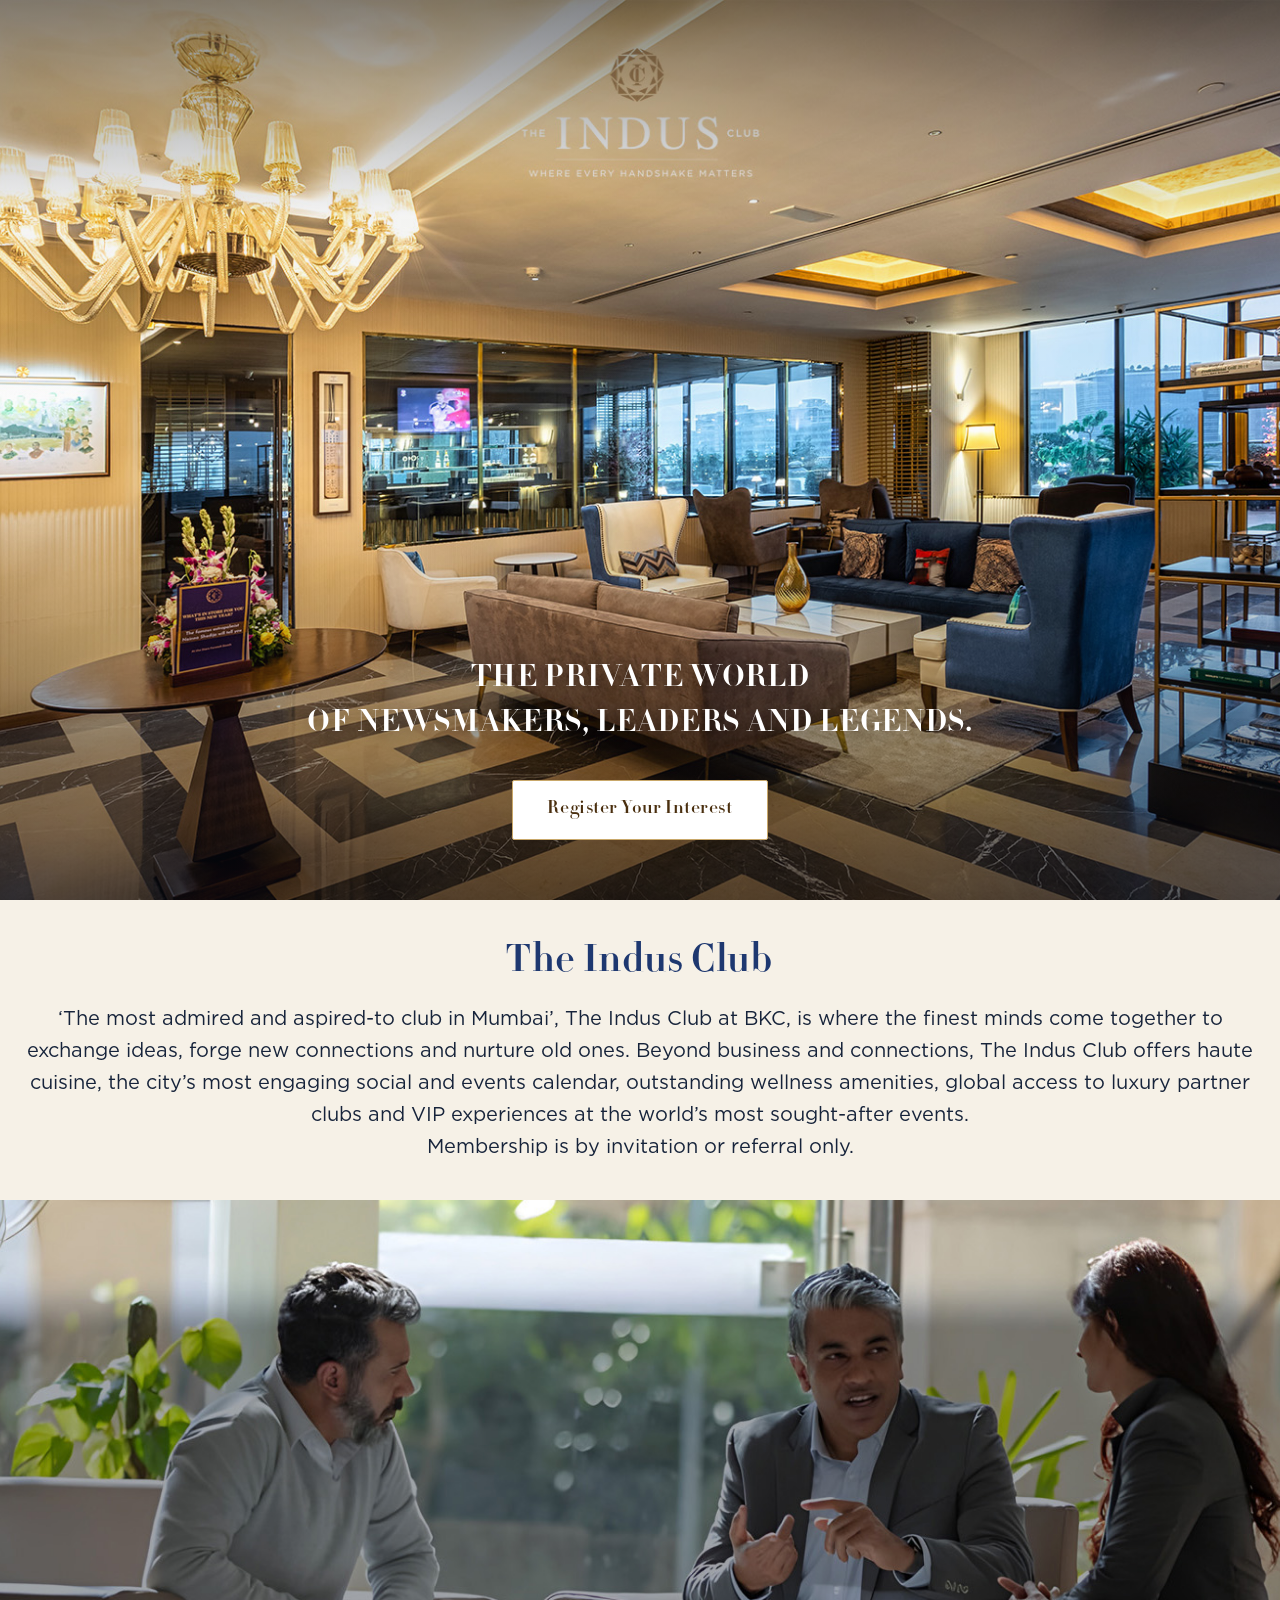
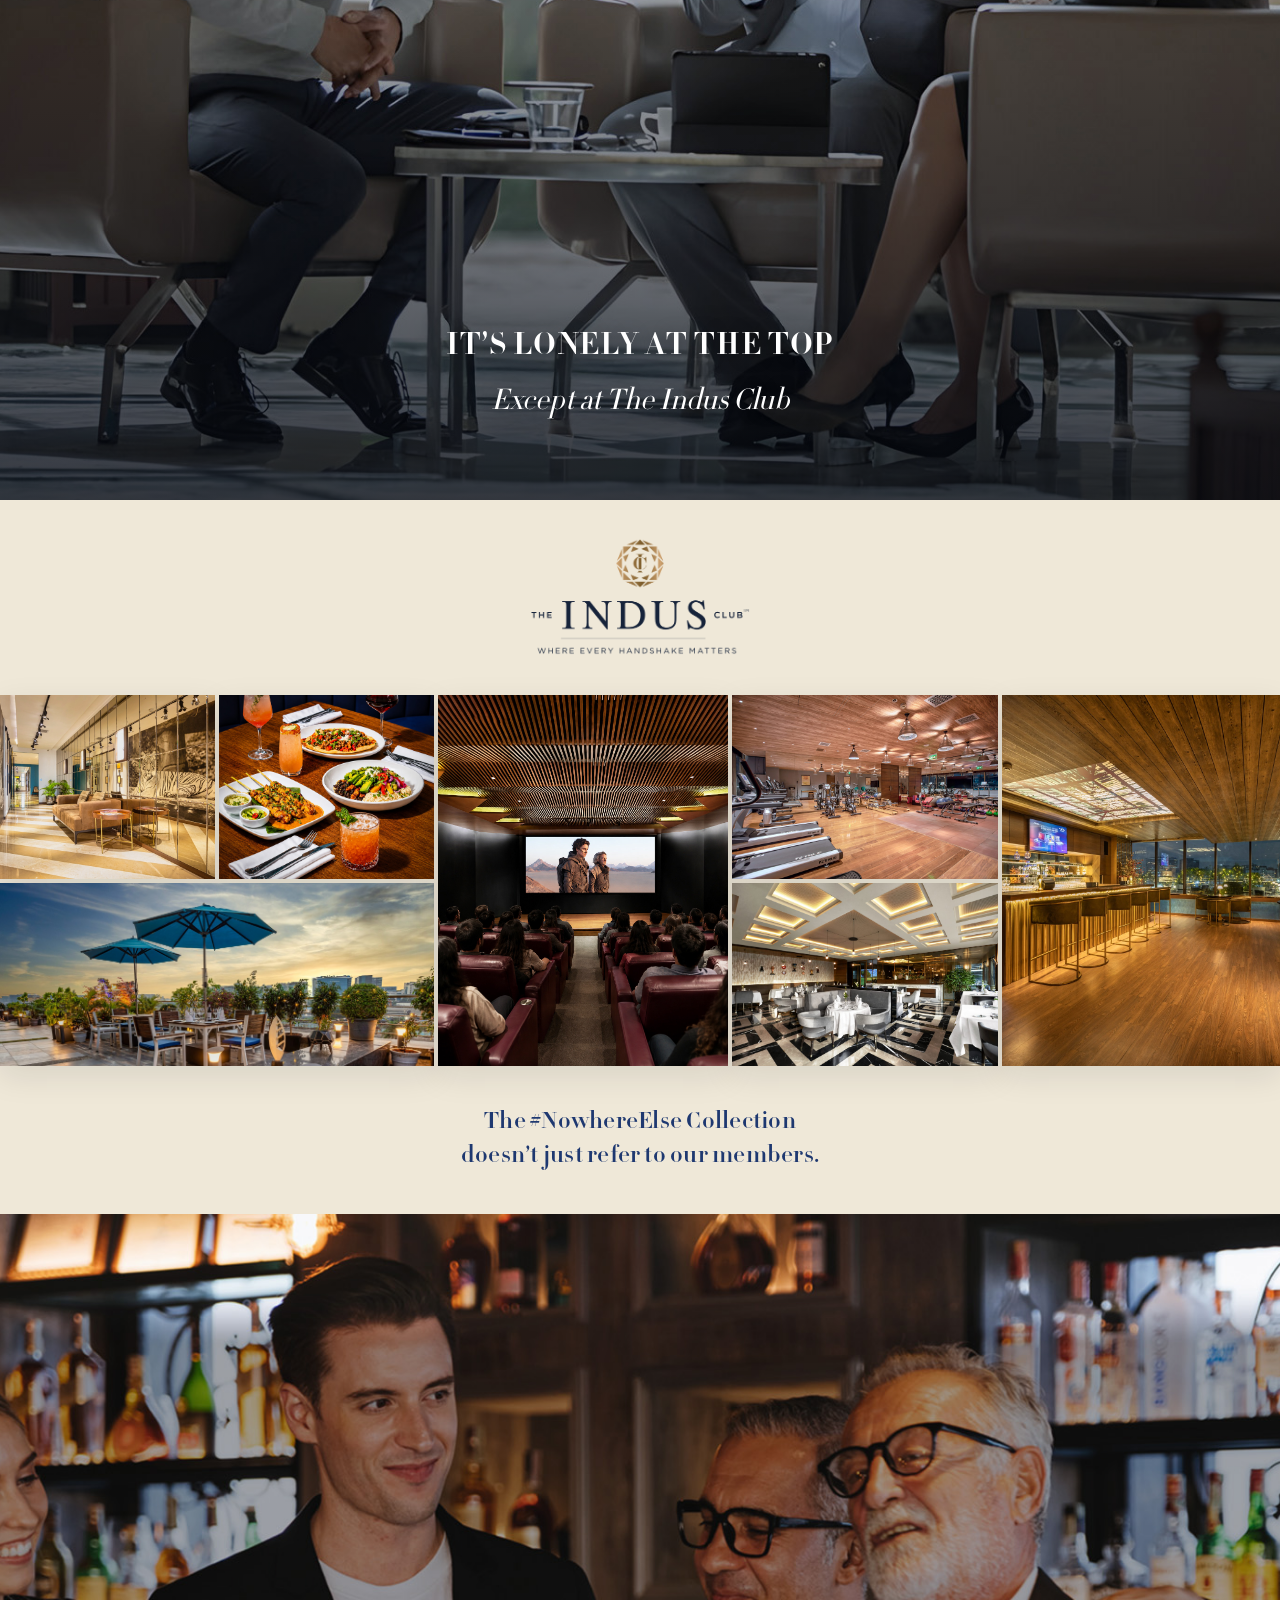
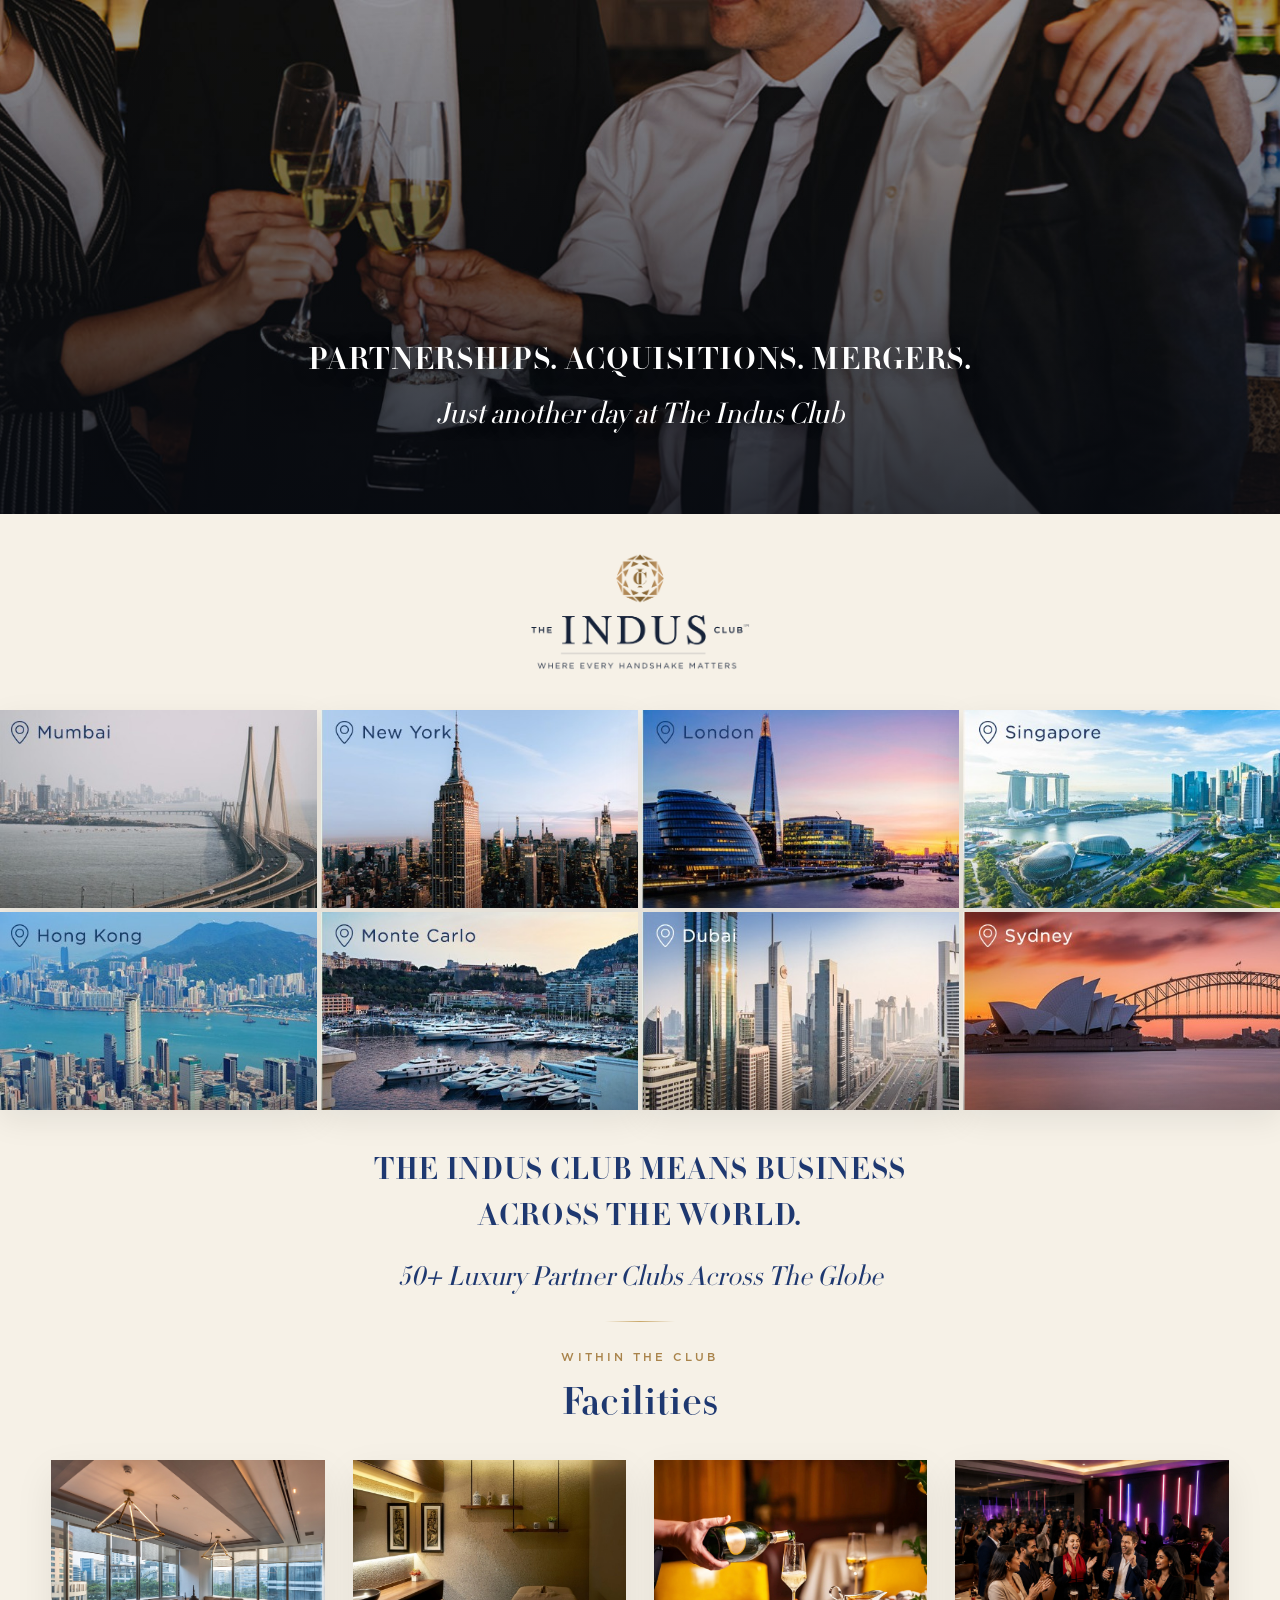
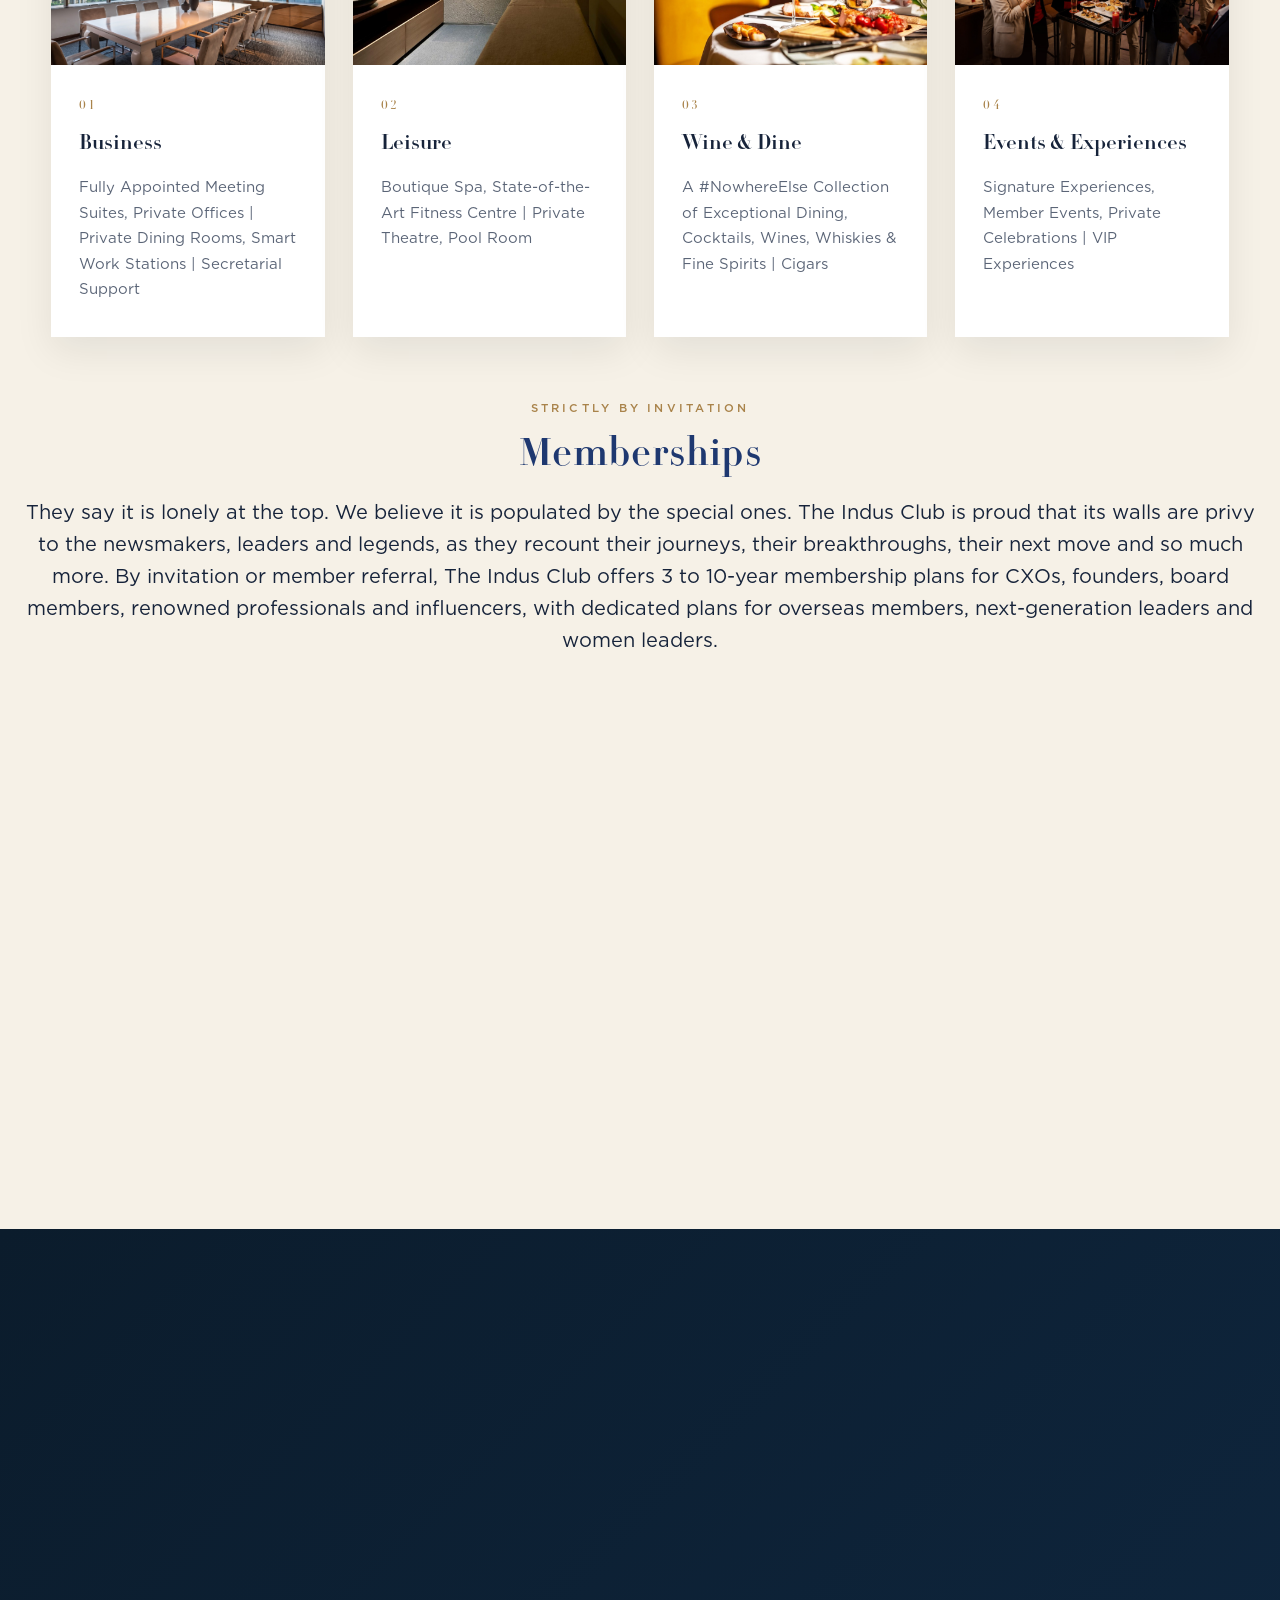
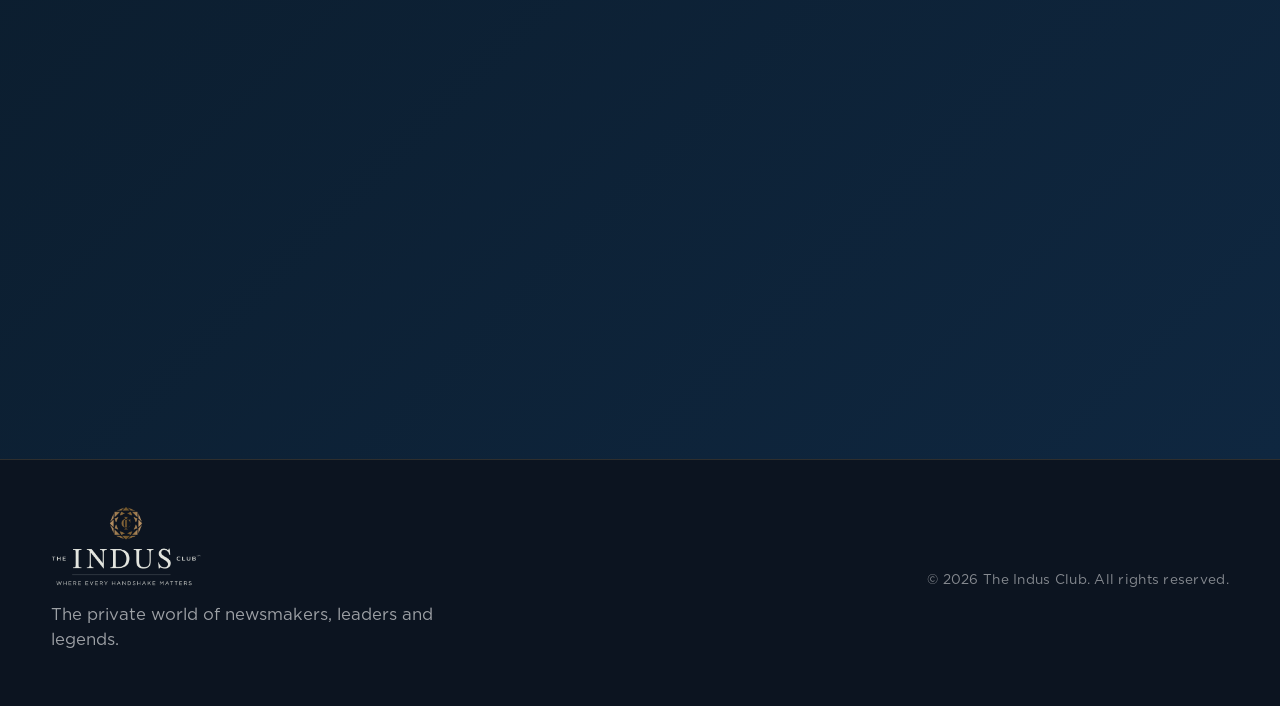
==== commit 974bb79f: "Refresh About Us, Facilities, Memberships, and Locations content - About Us: simplified heading to "" ====
--- a/landing.html
+++ b/landing.html
@@ -39,8 +39,7 @@
   <section class="grid-section about-section" id="about" aria-label="About Us">
     <div class="section-inner">
       <div class="section-lead reveal">
-        <p class="eyebrow">Est. BKC, Mumbai</p>
-        <h2 class="lead-title">About Us</h2>
+        <h2 class="lead-title">The Indus Club</h2>
         <p class="about-quote">
           &lsquo;The most admired and aspired-to club in Mumbai&rsquo;, The Indus Club at BKC, is where the finest minds come together to exchange ideas, forge new connections and nurture old ones. Beyond business and connections, The Indus Club offers haute cuisine, the city&rsquo;s most engaging social and events calendar, outstanding wellness amenities, global access to luxury partner clubs and VIP experiences at the world&rsquo;s most sought-after events.<br>Membership is by invitation or referral only.
         </p>
@@ -49,7 +48,7 @@
   </section>
 
   <!-- ============ 3. STATEMENT — full width ============ -->
-  <section class="banner-section statement-section" aria-label="It's lonely at the top, except at The Indus Club">
+  <section class="banner-section statement-section statement-section-lobby" aria-label="It's lonely at the top, except at The Indus Club">
     <div class="banner-media">
       <picture>
         <source media="(max-width: 640px)" srcset="images/banner-3-mobile.jpg">
@@ -58,8 +57,8 @@
     </div>
     <div class="banner-scrim"></div>
     <div class="statement-content">
-      <p class="statement-title">It&rsquo;s lonely at the top.</p>
-      <p class="statement-sub">Except at The Indus club.</p>
+      <p class="statement-title">It&rsquo;s lonely at the top</p>
+      <p class="statement-sub">Except at The Indus Club</p>
     </div>
   </section>
 
@@ -72,7 +71,7 @@
 
       <div class="mosaic-grid">
         <figure class="mosaic-tile reveal" data-pos="dining" style="--d:0"><img src="images/updated/corridor-long-view.jpg" alt="Club corridor at The Indus Club" loading="lazy"></figure>
-        <figure class="mosaic-tile reveal" data-pos="dish" style="--d:1"><img src="images/updated/bodhi-tree-spa.jpg" alt="Bodhi Tree Spa at The Indus Club" loading="lazy"></figure>
+        <figure class="mosaic-tile reveal" data-pos="dish" style="--d:1"><img src="images/updated/food-spread.jpg" alt="Signature dining spread at The Indus Club" loading="lazy"></figure>
         <figure class="mosaic-tile reveal" data-pos="lounge" style="--d:2"><img src="images/updated/skye-lounge-dining-evening.jpg" alt="Skye Lounge dining table at dusk at The Indus Club" loading="lazy"></figure>
         <figure class="mosaic-tile reveal" data-pos="theatre" style="--d:1"><img src="images/gallery/gallery-theatre.jpg" alt="Private cinema at The Indus Club" loading="lazy"></figure>
         <figure class="mosaic-tile reveal" data-pos="boardroom" style="--d:2"><img src="images/updated/olympic-studio-gym.jpg" alt="Fitness studio at The Indus Club" loading="lazy"></figure>
@@ -95,7 +94,7 @@
     <div class="banner-scrim"></div>
     <div class="statement-content">
       <p class="statement-title">Partnerships. Acquisitions. Mergers.</p>
-      <p class="statement-sub">Just another day at The Indus Club.</p>
+      <p class="statement-sub">Just another day at The Indus Club</p>
     </div>
   </section>
 
@@ -119,6 +118,7 @@
       </div>
 
       <h2 class="lead-title lead-title-after lead-title-caps reveal">The Indus Club Means Business<br>Across The World.</h2>
+      <p class="tagline-italic reveal">50+ Luxury Partner Clubs Across The Globe</p>
     </div>
   </section>
 
@@ -139,28 +139,39 @@
           </div>
           <div class="facility-body">
             <span class="facility-index">01</span>
-            <h3>Business &amp; Leisure</h3>
+            <h3>Business</h3>
             <p>Fully Appointed Meeting Suites, Private Offices | Private Dining Rooms, Smart Work Stations | Secretarial Support</p>
           </div>
         </article>
 
         <article class="facility-card reveal" style="--d:1">
           <div class="facility-media">
-            <img src="images/updated/wine-and-dine.jpg" alt="Wine and dine table setting at The Indus Club" loading="lazy">
+            <img src="images/updated/bodhi-tree-spa.jpg" alt="Boutique spa at The Indus Club" loading="lazy">
           </div>
           <div class="facility-body">
             <span class="facility-index">02</span>
-            <h3>Wine &amp; Dine</h3>
-            <p>Exceptional Dining, Cocktails, Wines, Whiskies &amp; Single Malts | Cigars</p>
+            <h3>Leisure</h3>
+            <p>Boutique Spa, State-of-the-Art Fitness Centre | Private Theatre, Pool Room</p>
           </div>
         </article>
 
         <article class="facility-card reveal" style="--d:2">
           <div class="facility-media">
-            <img src="images/updated/events-experiences.jpg" alt="Members celebrating an event at The Indus Club" loading="lazy">
+            <img src="images/updated/wine-and-dine.jpg" alt="Wine and dine table setting at The Indus Club" loading="lazy">
           </div>
           <div class="facility-body">
             <span class="facility-index">03</span>
+            <h3>Wine &amp; Dine</h3>
+            <p>A #NowhereElse Collection of Exceptional Dining, Cocktails, Wines, Whiskies &amp; Fine Spirits | Cigars</p>
+          </div>
+        </article>
+
+        <article class="facility-card reveal" style="--d:3">
+          <div class="facility-media">
+            <img src="images/updated/events-experiences.jpg" alt="Members celebrating an event at The Indus Club" loading="lazy">
+          </div>
+          <div class="facility-body">
+            <span class="facility-index">04</span>
             <h3>Events &amp; Experiences</h3>
             <p>Signature Experiences, Member Events, Private Celebrations | VIP Experiences</p>
           </div>
@@ -176,7 +187,7 @@
         <p class="eyebrow">Strictly By Invitation</p>
         <h2 class="lead-title">Memberships</h2>
         <p class="about-quote">
-          They say it is lonely at the top. We believe it is populated by the special ones. The ones that are beyond the sands of time. The ones restless to summit higher Everests. The Indus Club is proud that its walls are privy to the newsmakers, leaders and legends, as they recount their journeys, their breakthroughs, their next move and so much more. By invitation or member referral, The Indus Club offers 3 to 10-year membership plans for CXOs, founders, board members, renowned professionals and influencers, with dedicated plans for overseas members, next-generation leaders and women leaders.
+          They say it is lonely at the top. We believe it is populated by the special ones. The Indus Club is proud that its walls are privy to the newsmakers, leaders and legends, as they recount their journeys, their breakthroughs, their next move and so much more. By invitation or member referral, The Indus Club offers 3 to 10-year membership plans for CXOs, founders, board members, renowned professionals and influencers, with dedicated plans for overseas members, next-generation leaders and women leaders.
         </p>
       </div>
 
@@ -196,7 +207,7 @@
           <div class="tier-card-body">
             <span class="tier-num">02</span>
             <h3>Corporate</h3>
-            <p>The rights and benefits of Corporate Membership mirror those of Individual Membership, with additional access to exclusive offers through select corporate plans.</p>
+            <p>The rights and benefits of Corporate Membership mirror those of Individual Membership, with additional access to exclusive offers through select corporate plans. The membership is held in the company&rsquo;s name, which may nominate individuals to enjoy its benefits.</p>
           </div>
         </article>
         <article class="tier-card reveal" style="--d:2">
--- a/css/style.css
+++ b/css/style.css
@@ -42,9 +42,11 @@
 }
 
 *,*::before,*::after{ box-sizing:border-box; }
-html{ scroll-behavior:smooth; }
+html{ scroll-behavior:smooth; width:100%; overflow-x:hidden; }
 body{
   margin:0;
+  padding:0;
+  width:100%;
   font-family:var(--sans);
   color:var(--navy);
   background:var(--cream);
@@ -97,6 +99,7 @@
 /* ================= Full-width banner/statement sections ================= */
 .banner-section{
   position:relative;
+  width:100%;
   height:100vh;
   min-height:520px;
   max-height:980px;
@@ -142,7 +145,7 @@
   font-style:italic;
   font-weight:500;
   color:#fff;
-  font-size:clamp(1.15rem, 2vw, 1.5rem);
+  font-size:clamp(1.4rem, 2.6vw, 1.9rem);
   text-shadow:0 2px 18px rgba(0,0,0,.45);
 }
 .hero-section .banner-scrim{
@@ -178,7 +181,7 @@
   font-family:var(--serif);
   font-weight:700;
   color:#fff;
-  font-size:clamp(1.1rem, 2.4vw, 1.8rem);
+  font-size:clamp(1.3rem, 3vw, 2.1rem);
   line-height:1.35;
   letter-spacing:.02em;
   text-transform:uppercase;
@@ -237,15 +240,28 @@
   line-height:1.4;
   max-width:640px;
 }
-#gallery .lead-title-after,
+#gallery .lead-title-after{
+  color:#1e3870;
+  font-size:clamp(1.35rem, 1.9vw, 1.7rem);
+  margin-top:40px; padding-bottom:40px;
+}
 #locations .lead-title-after{
   color:#1e3870;
-  font-size:clamp(1.35rem, 1.9vw, 1.7rem);
-}
-#gallery .lead-title-after{ margin-top:40px; padding-bottom:40px; }
-#locations .lead-title-after{ padding-bottom:8px; }
+  font-size:33px;
+  max-width:none;
+  margin-top:40px; padding-bottom:8px;
+}
 #gallery{ padding-bottom:0; }
 .lead-title-caps{ text-transform:uppercase; font-weight:700; letter-spacing:.02em; }
+.tagline-italic{
+  margin:6px auto 0;
+  font-family:var(--serif);
+  font-style:italic;
+  font-weight:500;
+  color:#1e3870;
+  font-size:clamp(1.3rem, 2.2vw, 1.8rem);
+  text-align:center;
+}
 .serif-italic{ font-family:var(--serif); font-style:normal; font-weight:600; }
 
 .grid-section{ padding:clamp(24px,3vw,40px) 0; background:var(--cream); }
@@ -325,7 +341,7 @@
 }
 .tile-grid.facilities-grid{
   display:grid;
-  grid-template-columns:repeat(3, 1fr);
+  grid-template-columns:repeat(4, 1fr);
   gap:28px;
 }
 .facility-card{
@@ -503,6 +519,47 @@
   transition:opacity .35s var(--ease), transform .35s var(--ease);
 }
 .back-to-top.is-visible{ opacity:1; pointer-events:auto; transform:translateY(0); }
+
+/* ================= Success modal ================= */
+.success-modal{
+  position:fixed; inset:0; z-index:1000;
+  display:flex; align-items:center; justify-content:center;
+  padding:20px;
+  opacity:0; visibility:hidden;
+  transition:opacity .35s var(--ease), visibility .35s var(--ease);
+}
+.success-modal.is-visible{ opacity:1; visibility:visible; }
+.success-modal-backdrop{
+  position:absolute; inset:0;
+  background:rgba(12,20,32,.72);
+}
+.success-modal-card{
+  position:relative; z-index:1;
+  width:100%; max-width:420px;
+  background:var(--cream);
+  border-radius:4px;
+  padding:44px 36px 40px;
+  text-align:center;
+  box-shadow:0 30px 60px rgba(0,0,0,.35);
+  transform:translateY(14px) scale(.97);
+  transition:transform .35s var(--ease);
+}
+.success-modal.is-visible .success-modal-card{ transform:translateY(0) scale(1); }
+.success-modal-icon{
+  display:flex; align-items:center; justify-content:center;
+  width:56px; height:56px; margin:0 auto 20px;
+  border-radius:50%;
+  background:var(--navy); color:var(--gold);
+  font-size:1.5rem;
+}
+.success-modal-title{
+  font-family:var(--serif); font-weight:700; color:var(--navy);
+  font-size:1.6rem; margin:0 0 12px;
+}
+.success-modal-text{
+  font-family:var(--sans); color:var(--text-muted);
+  font-size:.98rem; line-height:1.6; margin:0;
+}
 
 /* ================= Scroll reveal ================= */
 .reveal{
@@ -538,17 +595,18 @@
 }
 
 @media (max-width: 640px){
+  #locations .lead-title-after{ font-size:clamp(1.4rem, 5vw, 1.9rem); }
   .brand-lockup{ height:38px; }
   .footer-inner{ flex-direction:column; align-items:flex-start; text-align:left; }
   .footer-copyright{ white-space:normal; }
   .banner-section{ height:auto; aspect-ratio:1920/970; min-height:200px; background:var(--ink); }
   .banner-section.hero-section,
   .banner-section.statement-section{ aspect-ratio:1080/1920; max-height:none; }
+  .banner-section.statement-section-lobby{ aspect-ratio:1080/1350; }
   .banner-img{ object-fit:cover; }
   .hero-content{ padding:36px 20px 44px; }
-  .hero-logo{ display:block; width:56%; }
+  .hero-logo{ display:none; }
   .hero-bottom{ gap:22px; }
-  .hero-title{ font-size:1.1rem; }
   .tile-grid.locations-grid{ grid-template-columns:repeat(2, 1fr); gap:10px; }
   .mosaic-grid{ grid-template-columns:1fr; }
   .mosaic-tile[data-pos="dining"],
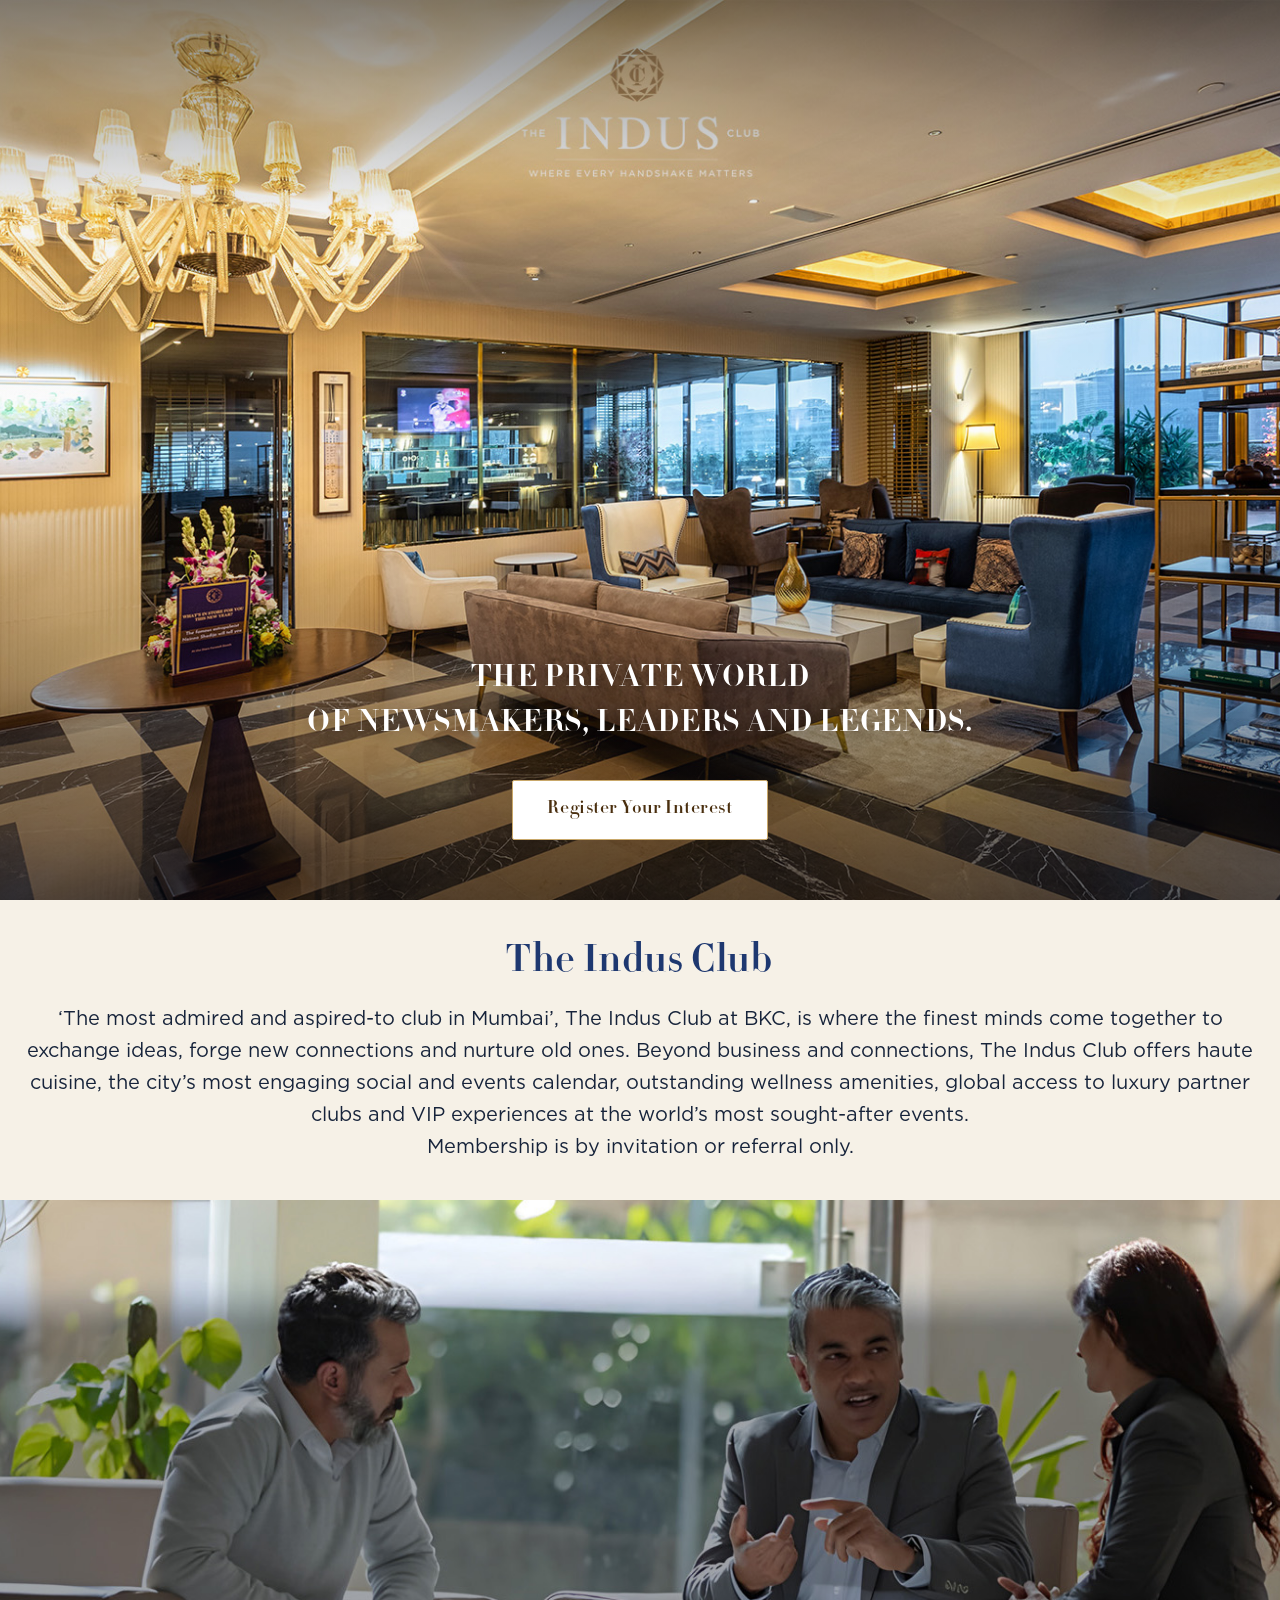
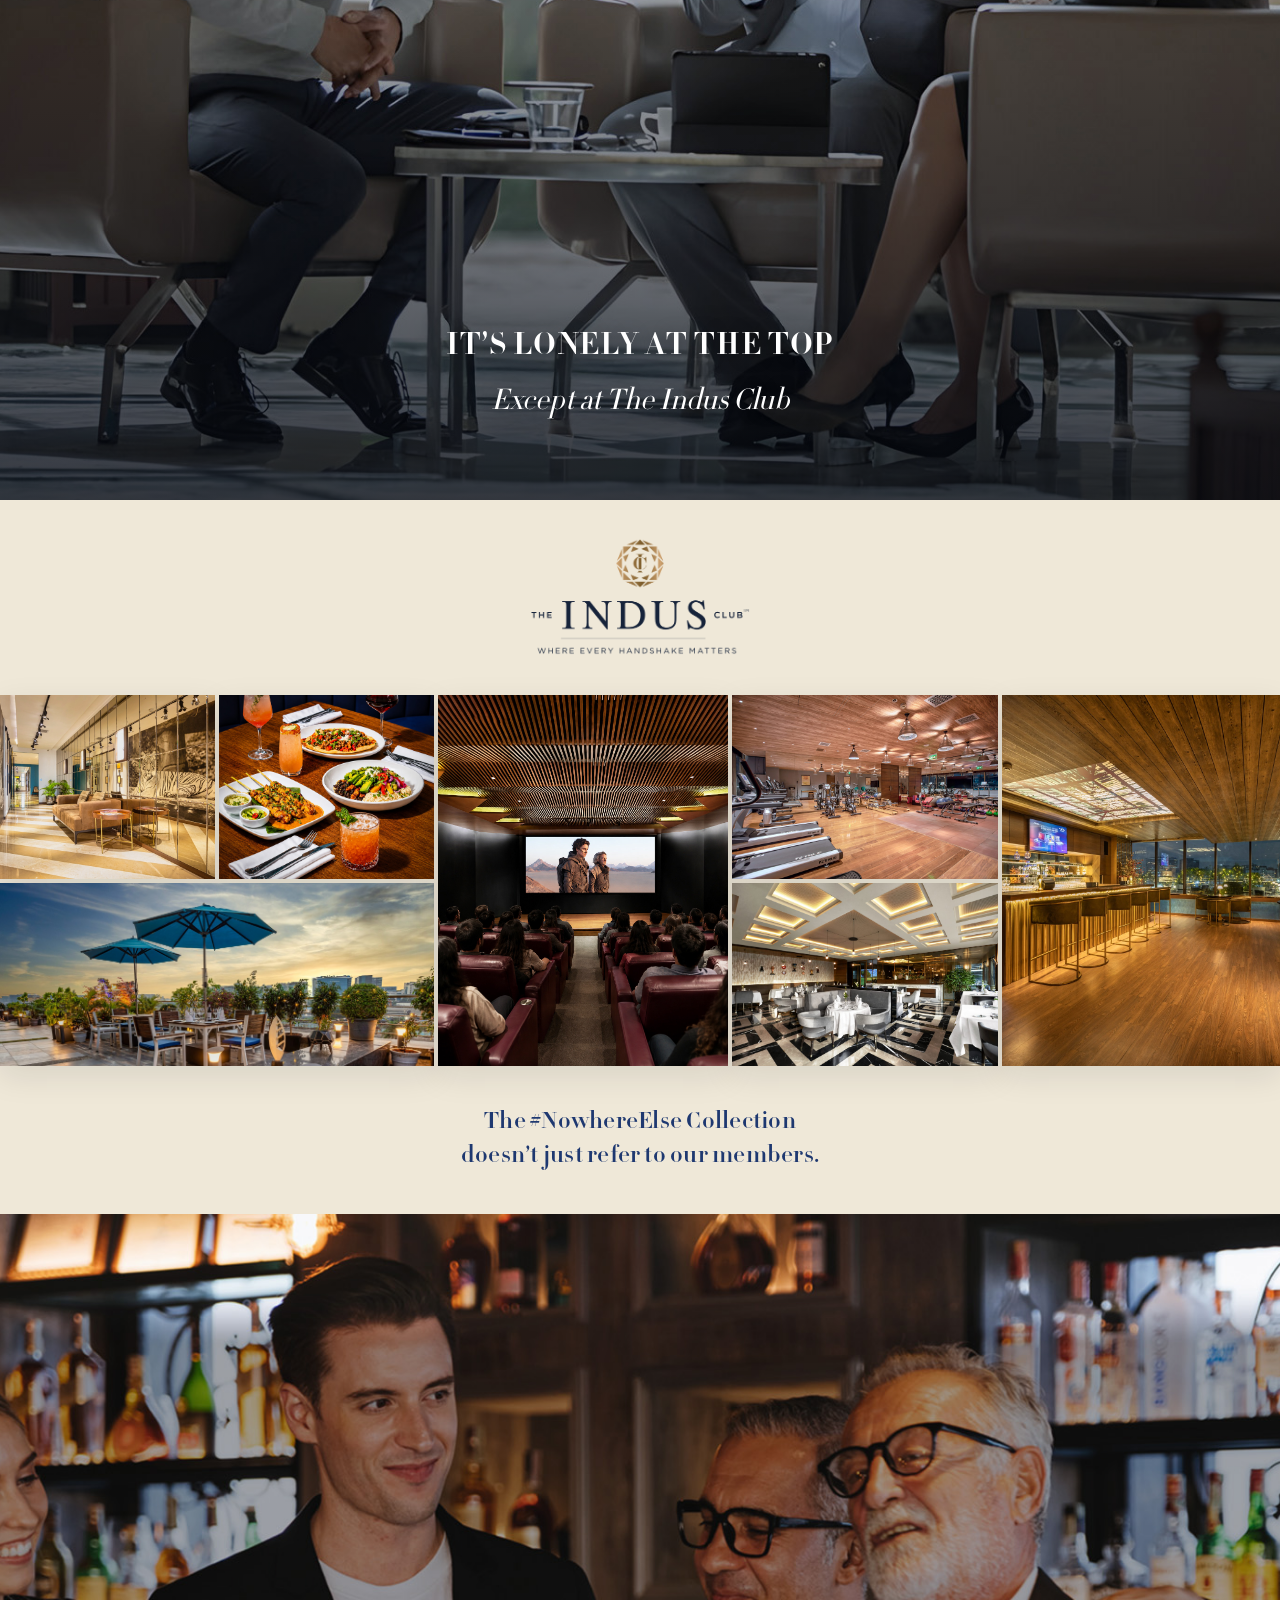
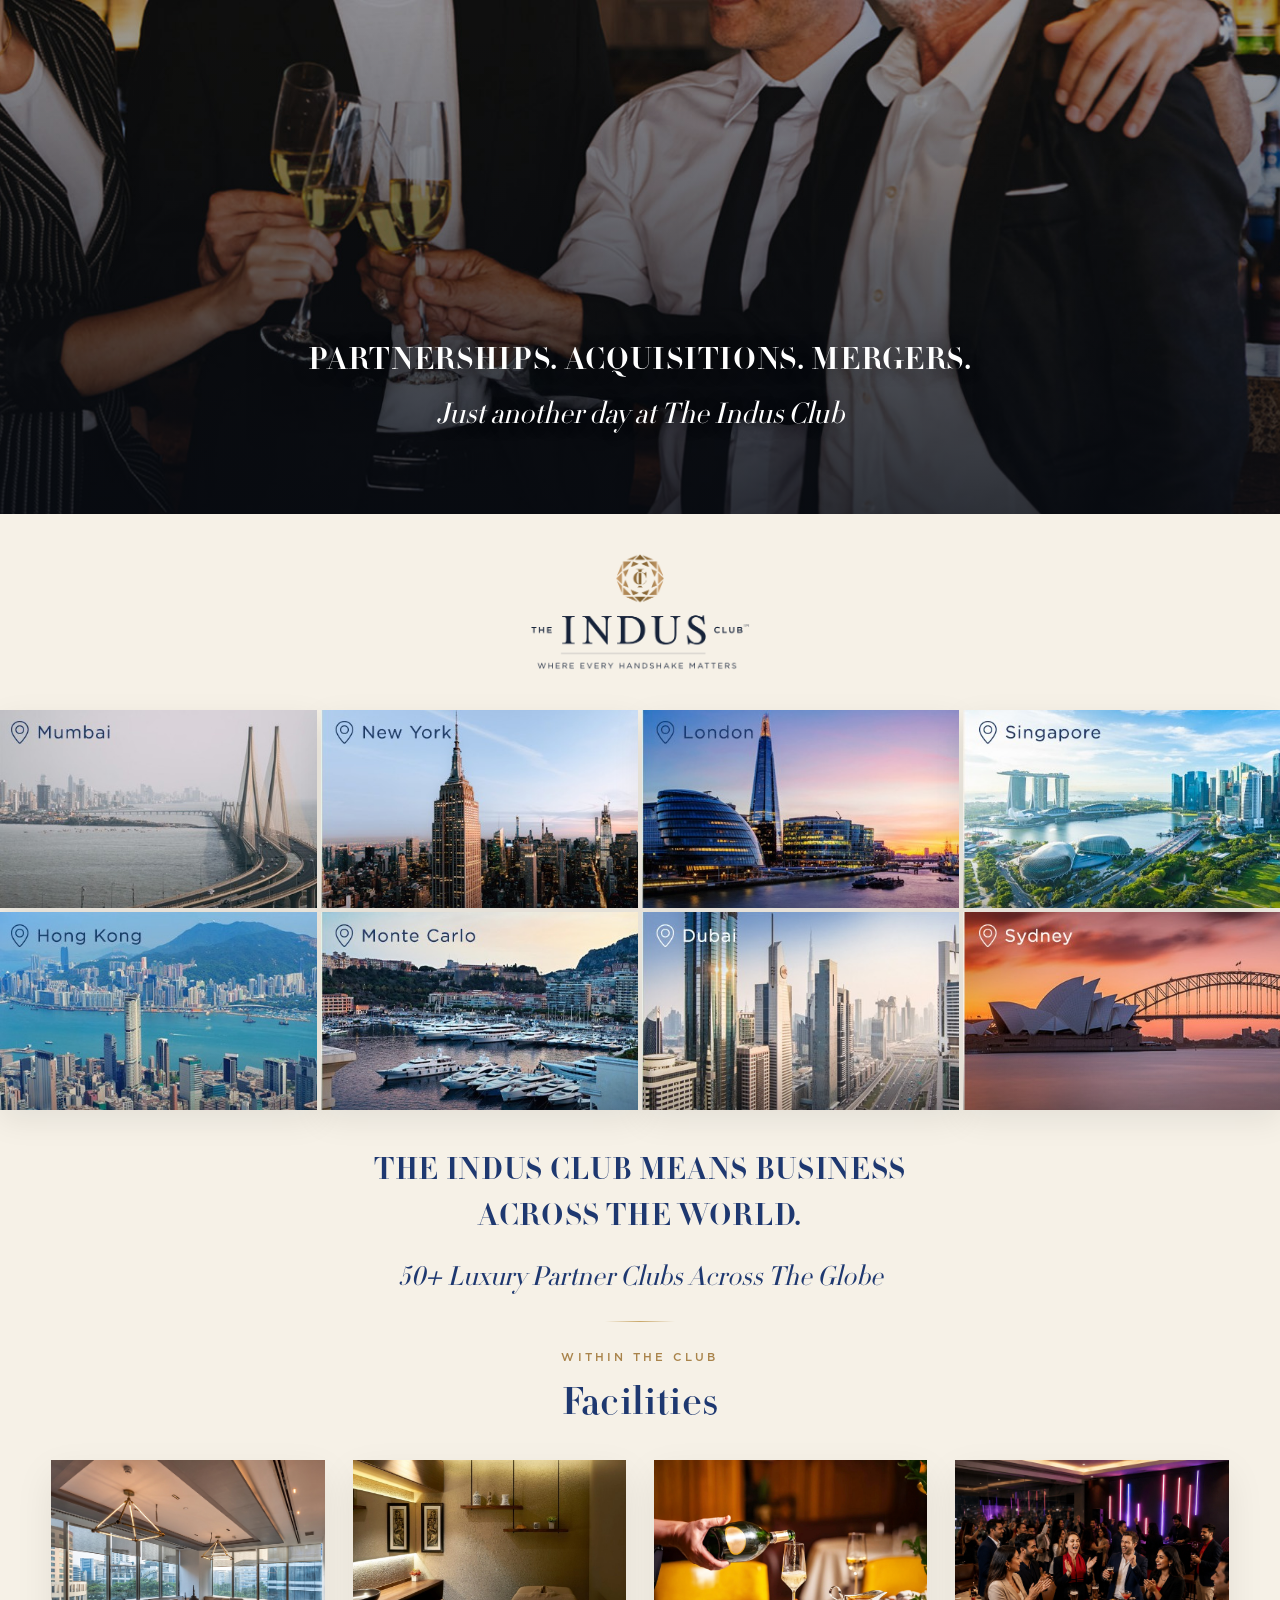
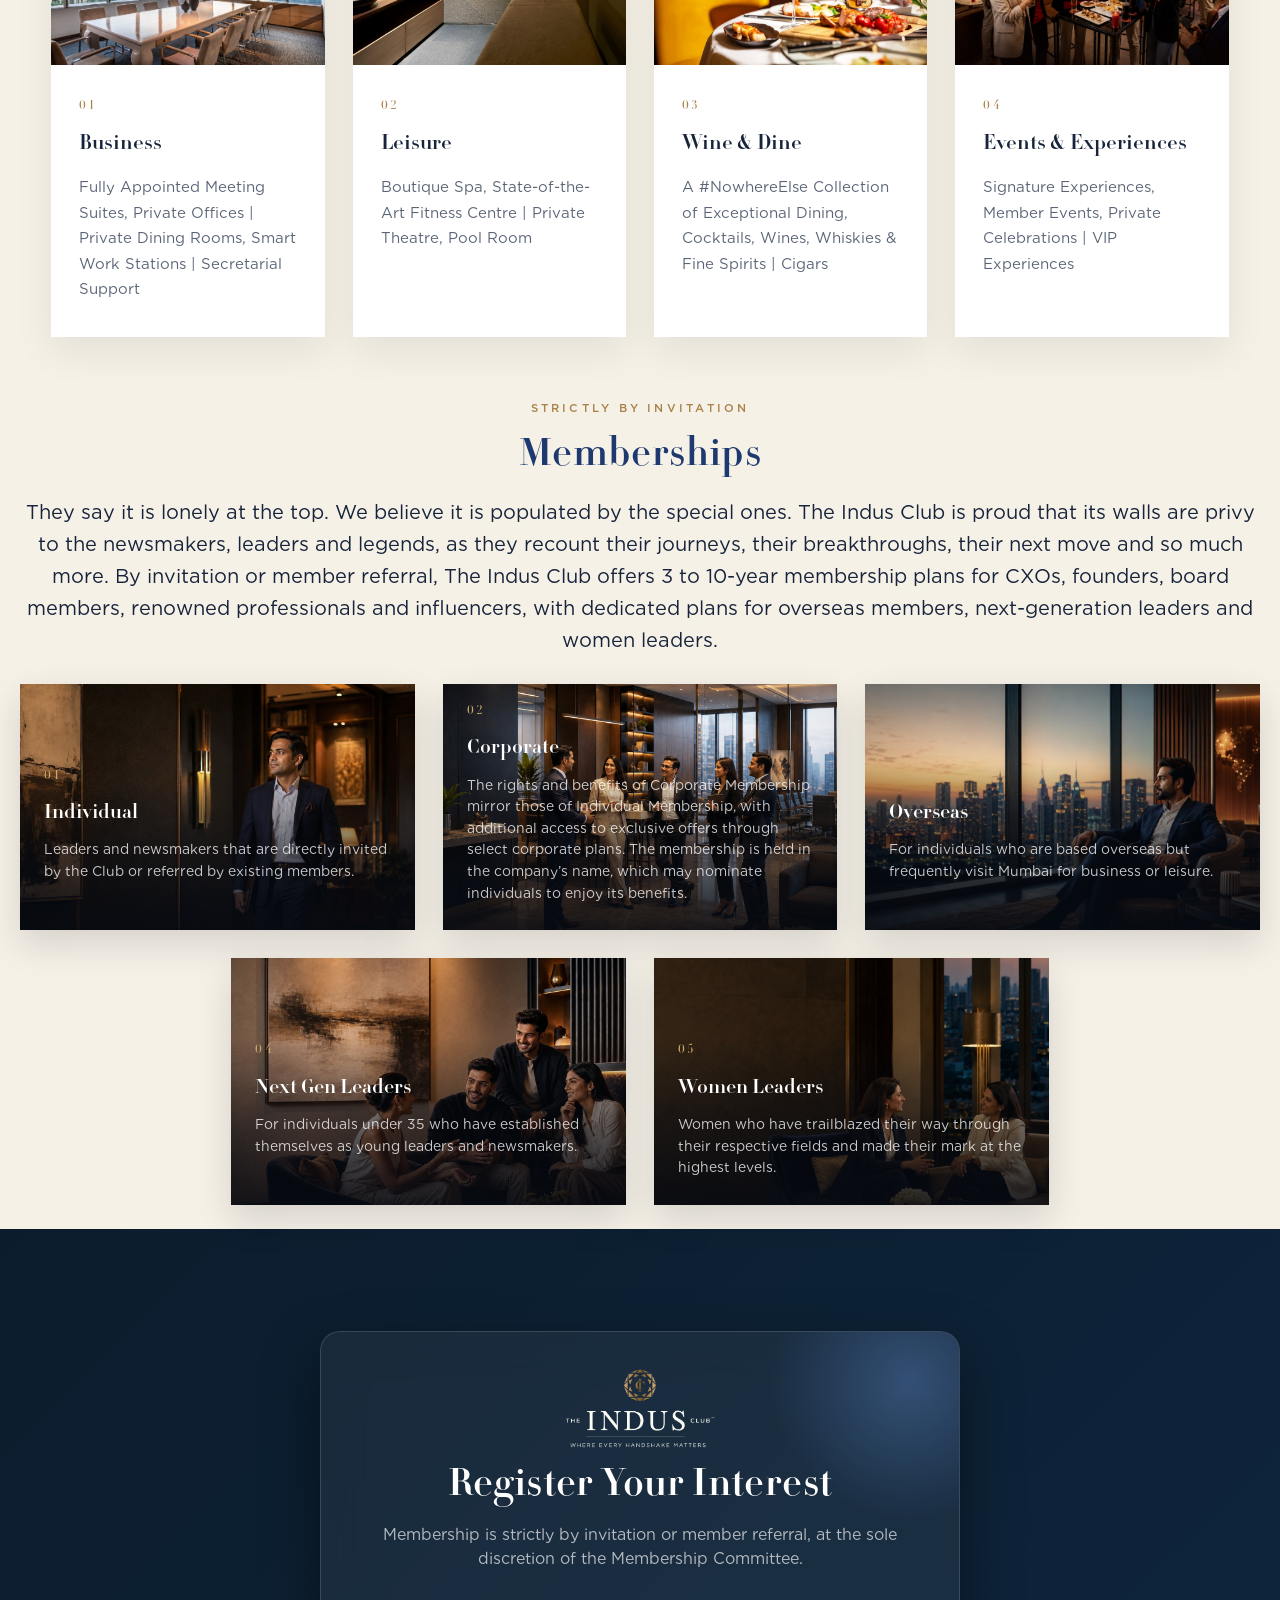
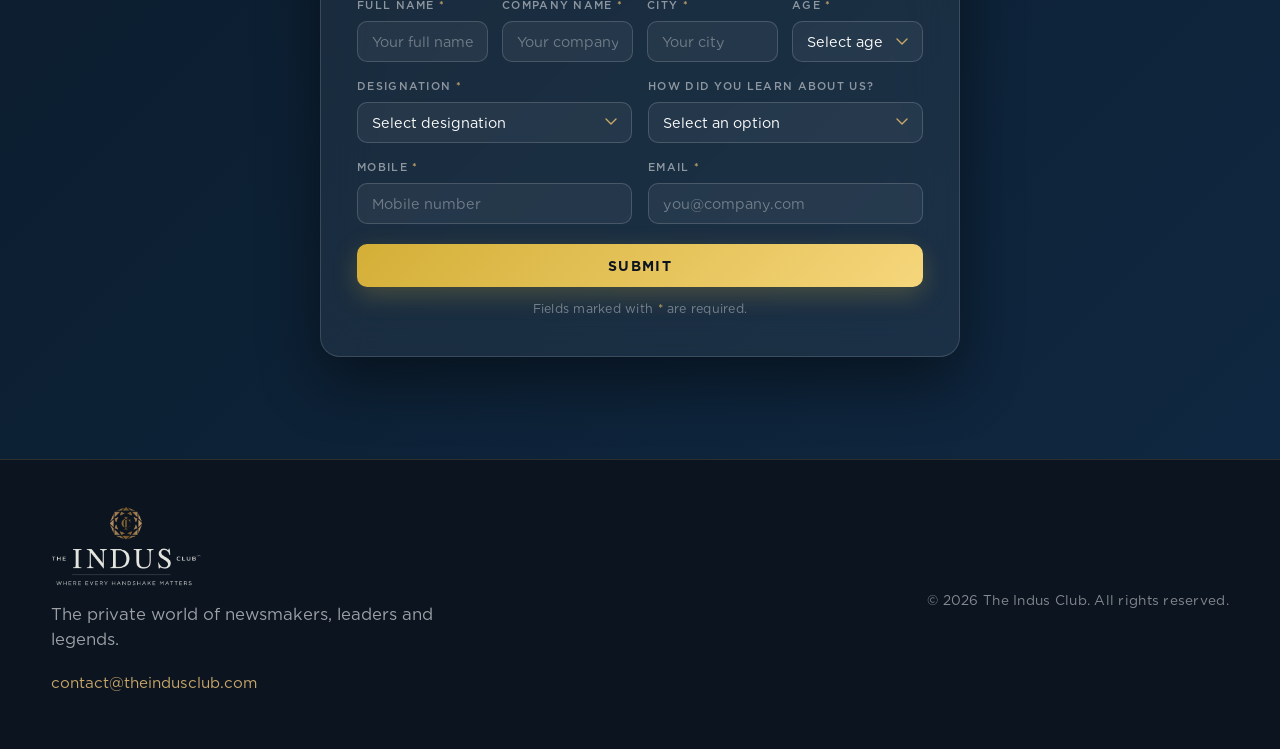
==== commit b106073d: "Simplify Register Interest section, move email to footer Removed the left info panel (heading, lede," ====
--- a/landing.html
+++ b/landing.html
@@ -244,25 +244,6 @@
   <!-- ============ 10. REGISTER INTEREST — form section ============ -->
   <section class="register-section" id="register" aria-label="Register Interest">
     <div class="section-inner register-layout">
-      <div class="register-info reveal">
-        <h2 class="register-statement">Step into a world<br>reserved for members.</h2>
-        <p class="register-lede">Express your interest in membership at The Indus Club.</p>
-        <div class="register-contact">
-          <a class="register-contact-item" href="tel:+912241600800">
-            <span class="register-contact-icon" aria-hidden="true">
-              <svg xmlns="http://www.w3.org/2000/svg" viewBox="0 0 24 24" fill="none" stroke="currentColor" stroke-width="1.6" stroke-linecap="round" stroke-linejoin="round"><path d="M22 16.92v3a2 2 0 0 1-2.18 2 19.79 19.79 0 0 1-8.63-3.07 19.5 19.5 0 0 1-6-6 19.79 19.79 0 0 1-3.07-8.67A2 2 0 0 1 4.11 2h3a2 2 0 0 1 2 1.72c.127.96.361 1.903.7 2.81a2 2 0 0 1-.45 2.11L8.09 9.91a16 16 0 0 0 6 6l1.27-1.27a2 2 0 0 1 2.11-.45c.907.339 1.85.573 2.81.7A2 2 0 0 1 22 16.92z"/></svg>
-            </span>
-            +91-2241600800
-          </a>
-          <a class="register-contact-item" href="mailto:contact@theindusclub.com">
-            <span class="register-contact-icon" aria-hidden="true">
-              <svg xmlns="http://www.w3.org/2000/svg" viewBox="0 0 24 24" fill="none" stroke="currentColor" stroke-width="1.6" stroke-linecap="round" stroke-linejoin="round"><path d="M4 4h16v16H4z" fill="none" stroke="none"/><rect x="3" y="5" width="18" height="14" rx="2"/><path d="m3 7 9 6 9-6"/></svg>
-            </span>
-            contact@theindusclub.com
-          </a>
-        </div>
-      </div>
-
       <div class="register-card reveal">
         <img src="images/logo-full.png?v=2" alt="The Indus Club" class="register-mark">
         <h2 class="lead-title light">Register Your Interest</h2>
@@ -351,6 +332,7 @@
         <img src="images/logo-full.png?v=2" alt="The Indus Club" class="footer-mark">
       </a>
       <p class="footer-tagline">The private world of newsmakers, leaders and legends.</p>
+      <a class="footer-email" href="mailto:contact@theindusclub.com">contact@theindusclub.com</a>
     </div>
     <p class="footer-copyright">&copy; 2026 The Indus Club. All rights reserved.</p>
   </div>
--- a/css/style.css
+++ b/css/style.css
@@ -390,38 +390,11 @@
   padding:clamp(56px,8vw,110px) 0;
 }
 .register-layout{
-  display:grid; grid-template-columns:0.85fr 1.15fr; gap:clamp(40px,6vw,90px);
-  align-items:center;
-}
-.register-info{ color:var(--white); }
-.register-statement{
-  font-family:var(--serif); font-weight:700; font-style:normal;
-  font-size:clamp(2rem, 3.6vw, 3.1rem); line-height:1.15;
-  color:#e6edf3; margin:0 0 24px;
-}
-.register-lede{
-  font-family:var(--sans); font-size:1rem; font-weight:400;
-  color:rgba(255,255,255,.68); line-height:1.6;
-  max-width:420px; margin:0 0 40px;
-}
-.register-contact{
-  display:flex; flex-direction:column; gap:18px;
-  padding-top:28px; border-top:1px solid rgba(255,255,255,.14);
-}
-.register-contact-item{
-  display:inline-flex; align-items:center; gap:14px;
-  color:rgba(255,255,255,.85); font-family:var(--sans); font-size:.95rem;
-  transition:color .3s var(--ease);
-}
-.register-contact-item:hover{ color:var(--gold); }
-.register-contact-icon{
-  display:inline-flex; align-items:center; justify-content:center;
-  width:18px; height:18px; color:var(--gold); flex-shrink:0;
-}
-.register-contact-icon svg{ width:100%; height:100%; }
-
+  display:flex; justify-content:center;
+}
 .register-card{
   position:relative; overflow:hidden;
+  width:100%; max-width:640px;
   background:rgba(255,255,255,.055);
   backdrop-filter:blur(24px); -webkit-backdrop-filter:blur(24px);
   border:1px solid rgba(255,255,255,.14);
@@ -502,6 +475,13 @@
   font-family:var(--sans); font-size:1.05rem; line-height:1.5;
   color:rgba(255,255,255,.6); max-width:420px; margin:0;
 }
+.footer-email{
+  display:inline-block;
+  font-family:var(--sans); font-size:.95rem;
+  color:var(--gold); margin-top:2px;
+  transition:color .3s var(--ease);
+}
+.footer-email:hover{ color:#fff; }
 .footer-copyright{
   font-family:var(--sans); font-size:.85rem; letter-spacing:.02em;
   color:rgba(255,255,255,.5); margin:0; white-space:nowrap;
@@ -571,11 +551,7 @@
 
 /* ================= Responsive ================= */
 @media (max-width: 980px){
-  .register-layout{ grid-template-columns:1fr; }
   .form-row-quad{ grid-template-columns:repeat(2, 1fr); }
-  .register-info{ text-align:center; }
-  .register-lede{ margin-left:auto; margin-right:auto; }
-  .register-contact{ align-items:center; }
   .tile-grid.locations-grid{ grid-template-columns:repeat(2, 1fr); }
   .tile-grid.facilities-grid{ grid-template-columns:1fr; max-width:460px; margin:0 auto; }
   .mosaic-grid{
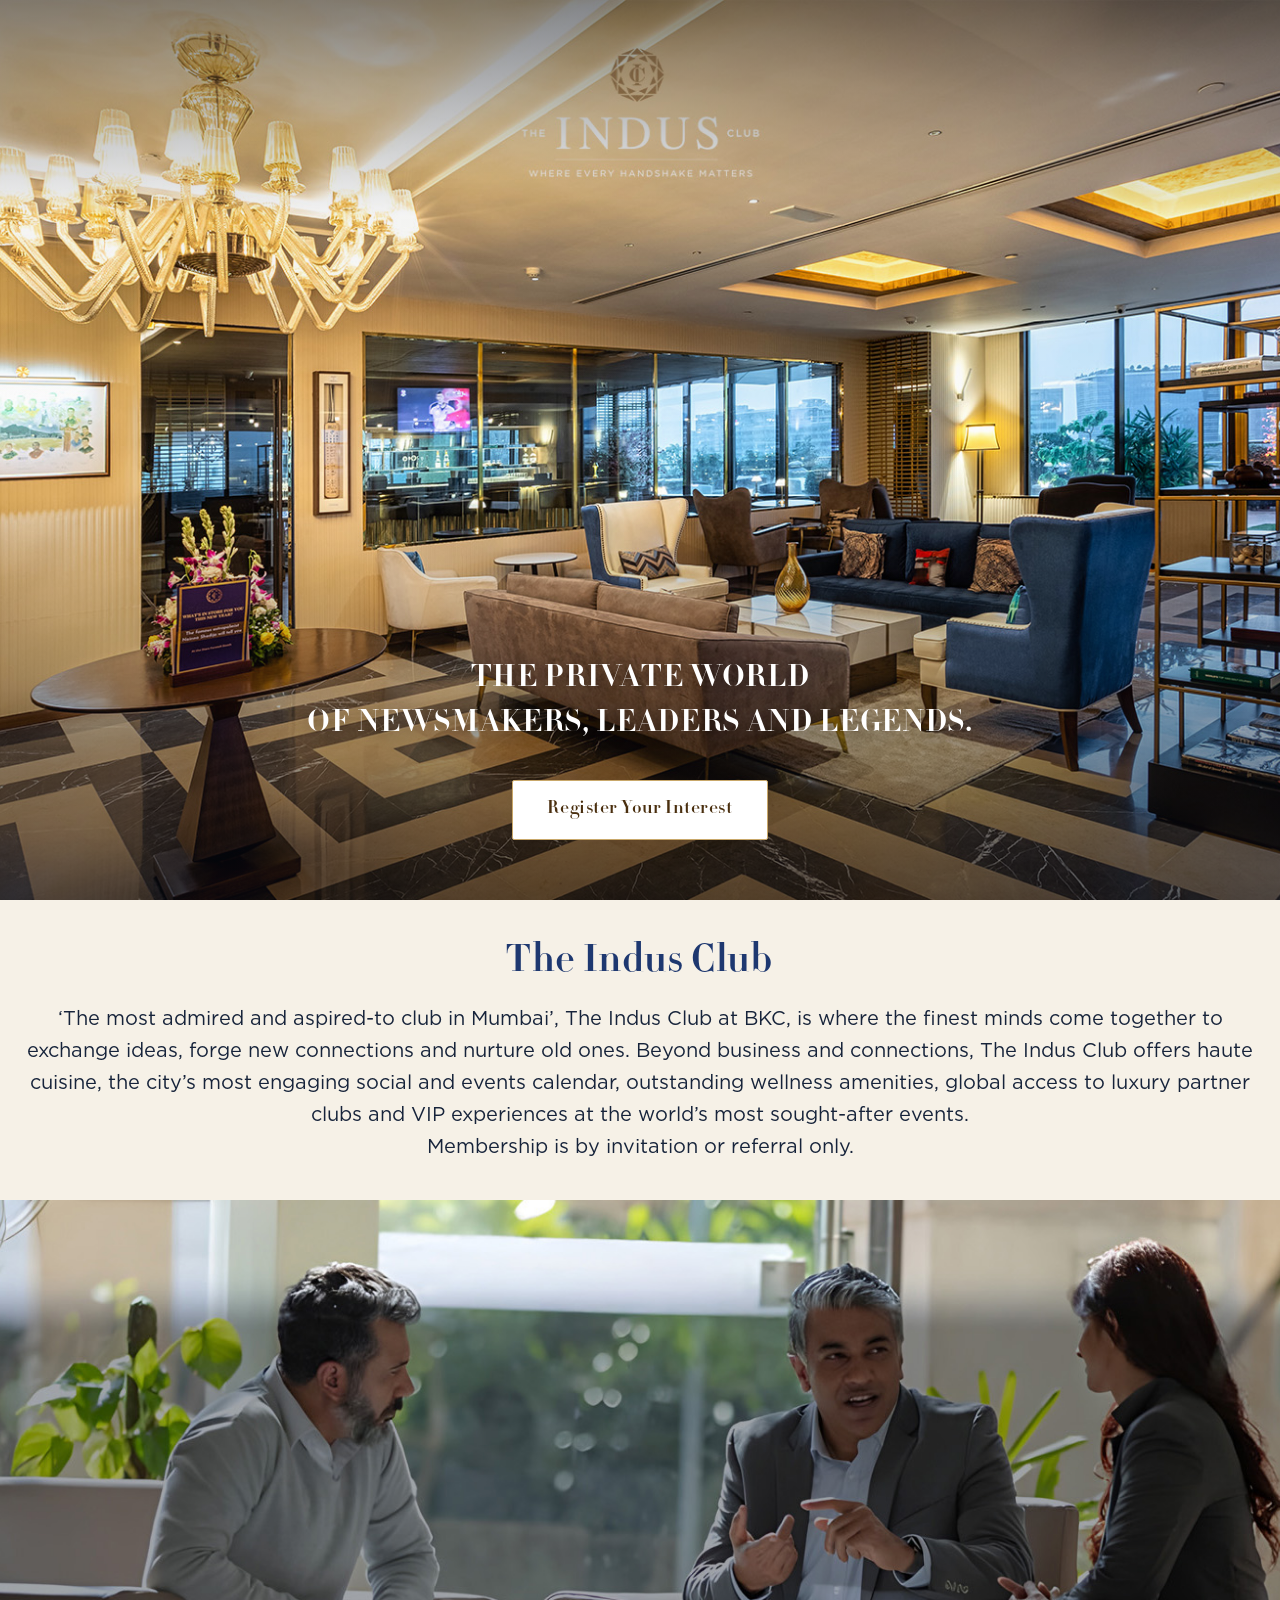
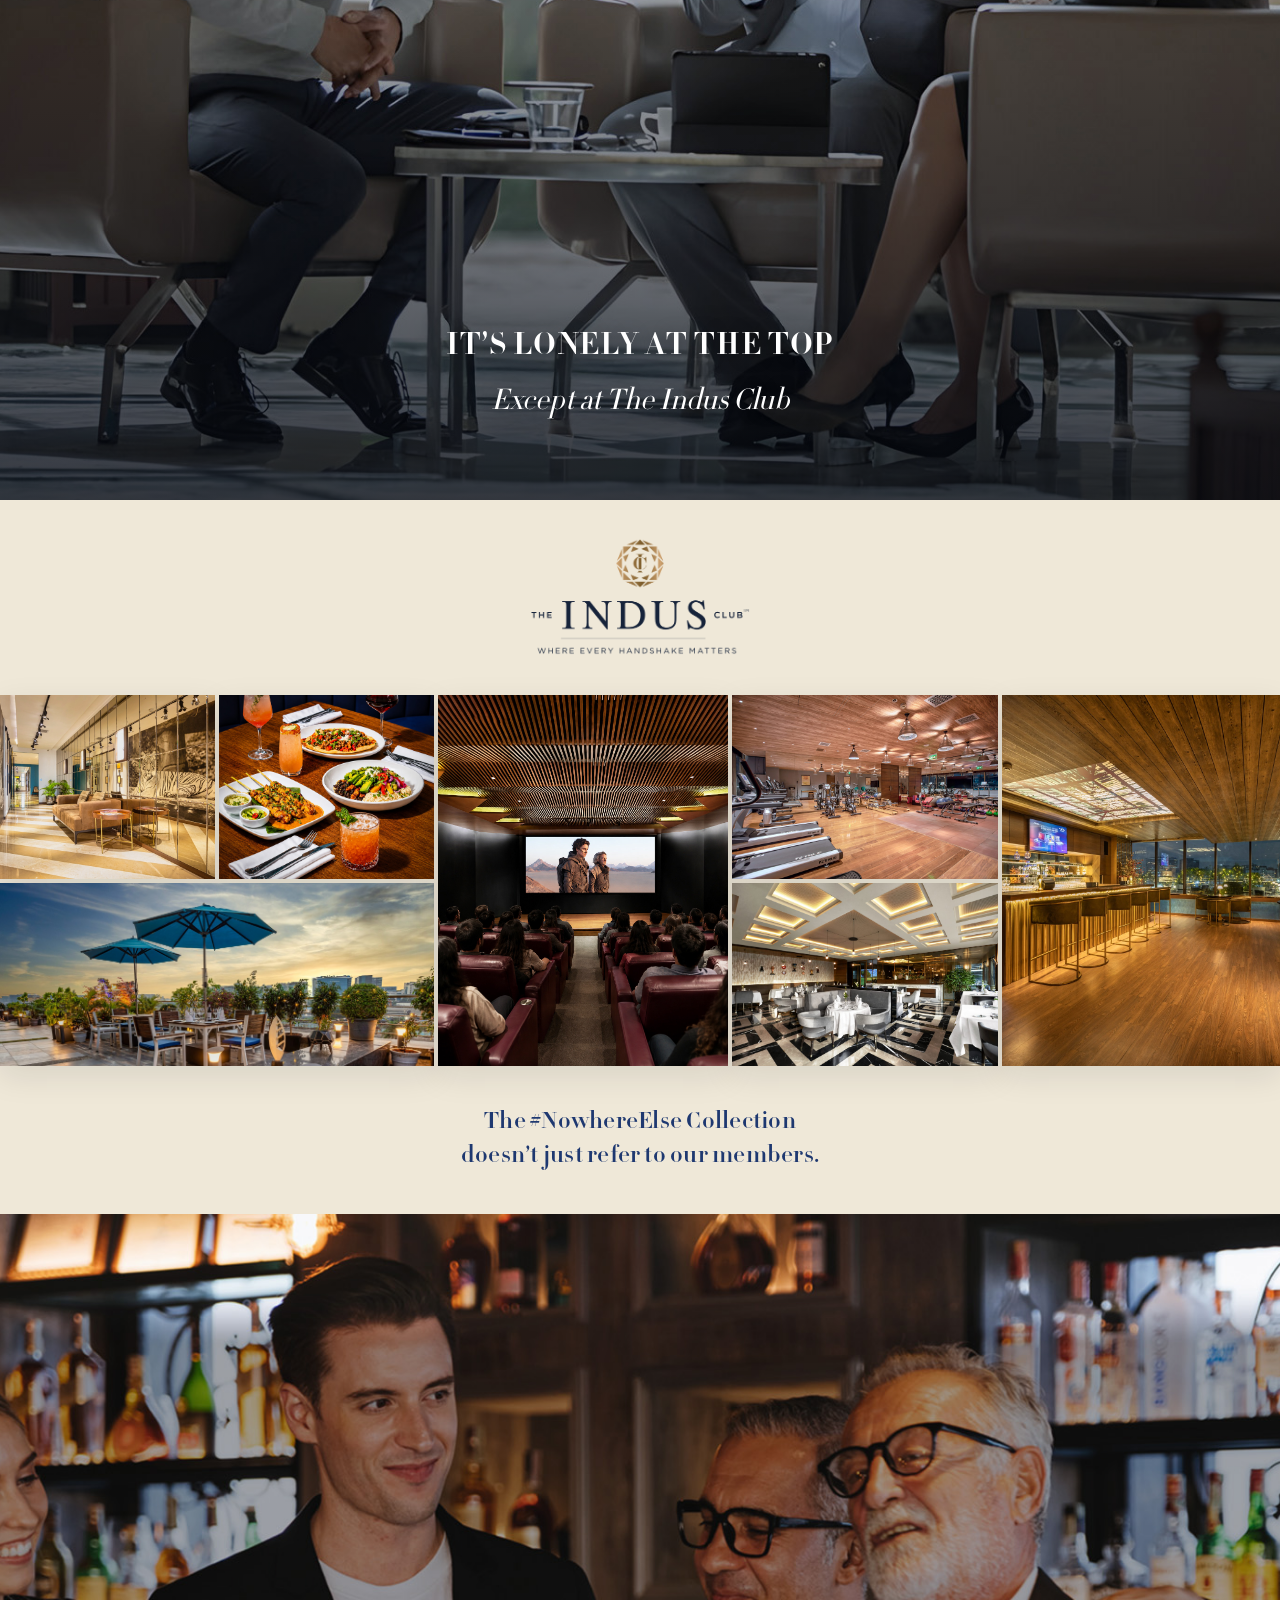
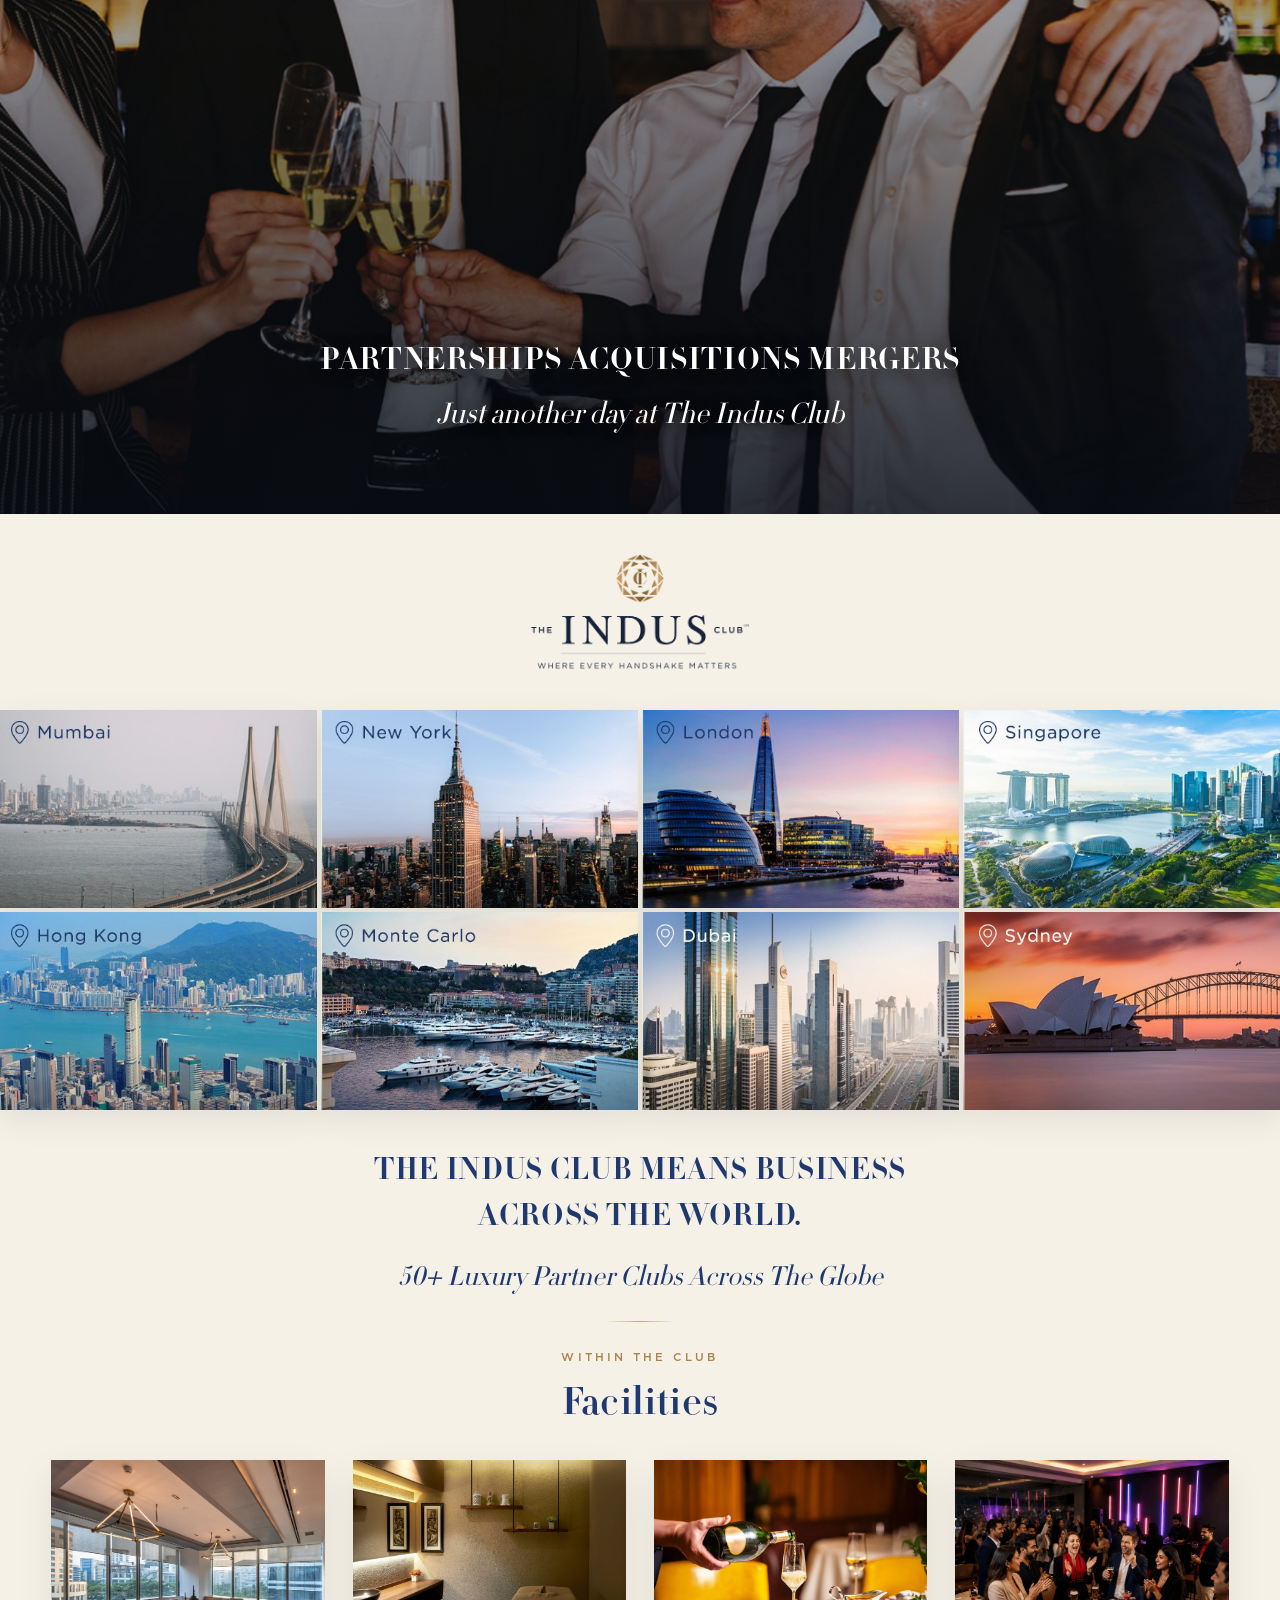
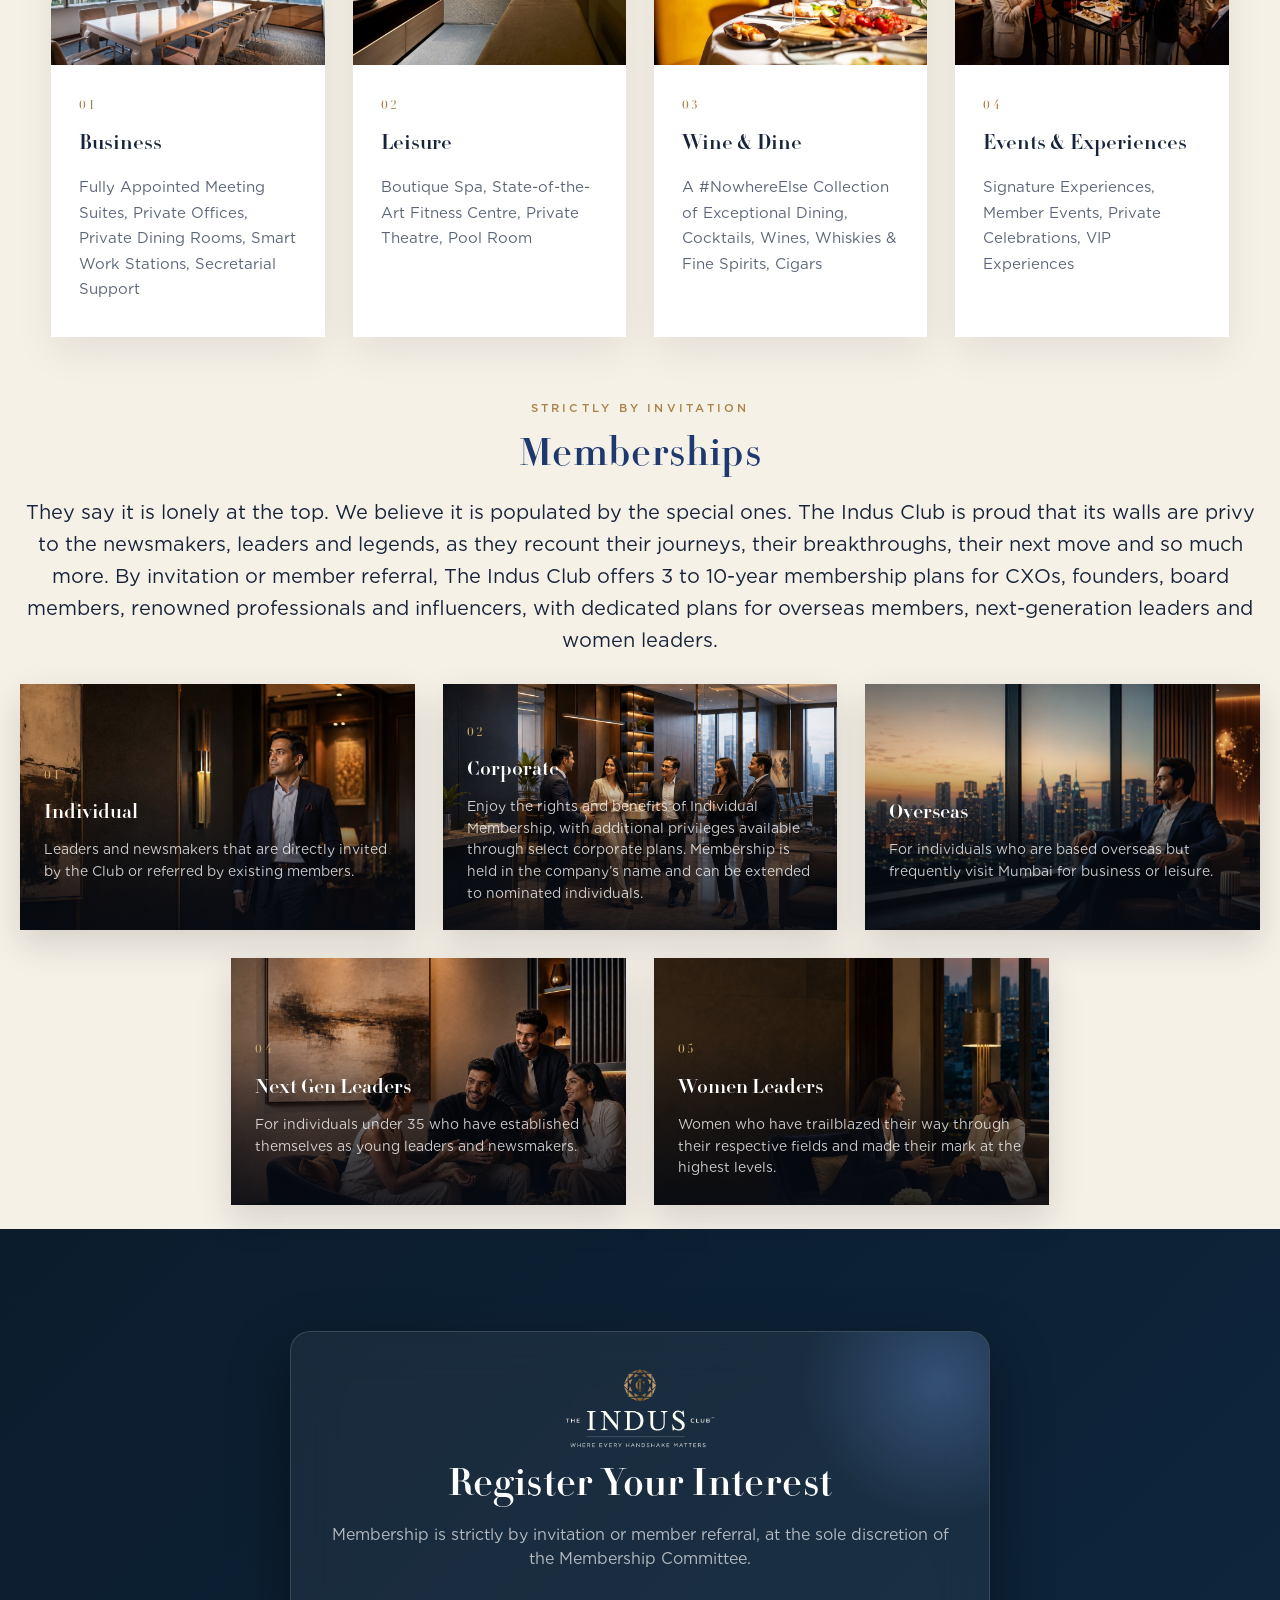
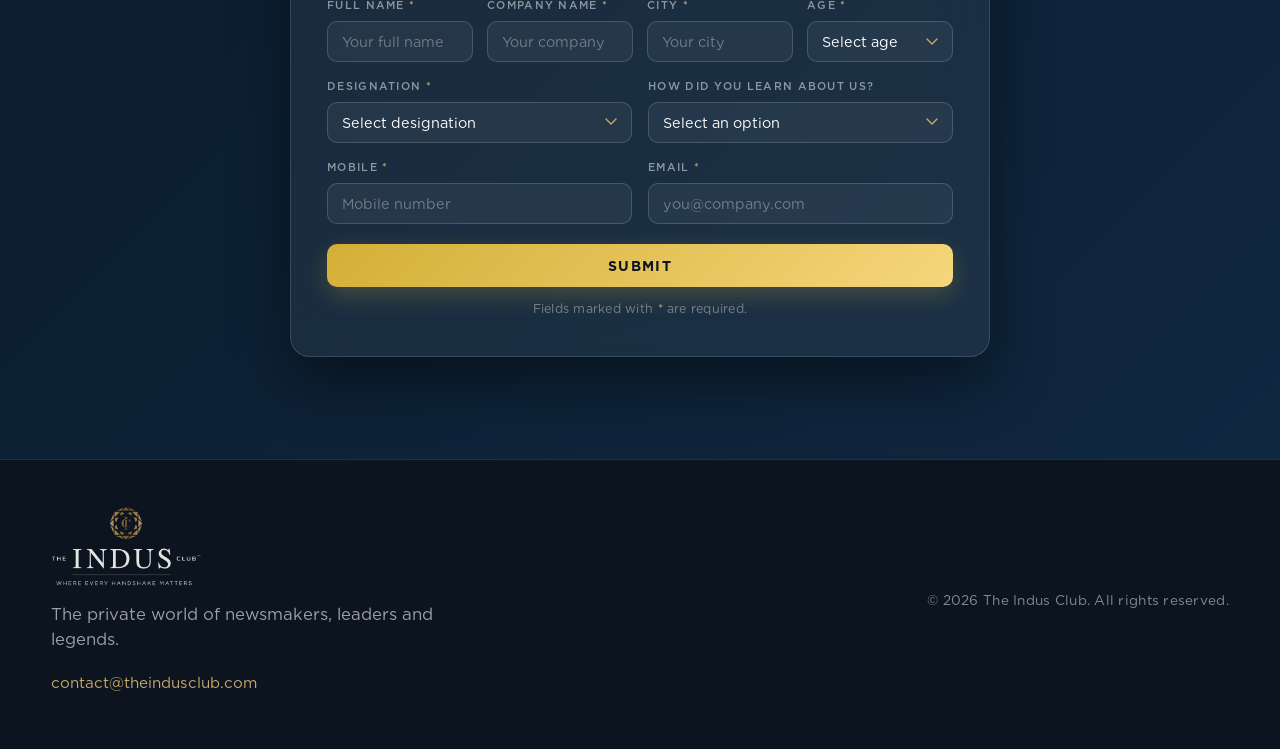
==== commit 7186ba6c: "Copy tweaks and register card width - Corporate membership description rewritten - Removed periods f" ====
--- a/landing.html
+++ b/landing.html
@@ -93,7 +93,7 @@
     </div>
     <div class="banner-scrim"></div>
     <div class="statement-content">
-      <p class="statement-title">Partnerships. Acquisitions. Mergers.</p>
+      <p class="statement-title">Partnerships Acquisitions Mergers</p>
       <p class="statement-sub">Just another day at The Indus Club</p>
     </div>
   </section>
@@ -140,7 +140,7 @@
           <div class="facility-body">
             <span class="facility-index">01</span>
             <h3>Business</h3>
-            <p>Fully Appointed Meeting Suites, Private Offices | Private Dining Rooms, Smart Work Stations | Secretarial Support</p>
+            <p>Fully Appointed Meeting Suites, Private Offices, Private Dining Rooms, Smart Work Stations, Secretarial Support</p>
           </div>
         </article>
 
@@ -151,7 +151,7 @@
           <div class="facility-body">
             <span class="facility-index">02</span>
             <h3>Leisure</h3>
-            <p>Boutique Spa, State-of-the-Art Fitness Centre | Private Theatre, Pool Room</p>
+            <p>Boutique Spa, State-of-the-Art Fitness Centre, Private Theatre, Pool Room</p>
           </div>
         </article>
 
@@ -162,7 +162,7 @@
           <div class="facility-body">
             <span class="facility-index">03</span>
             <h3>Wine &amp; Dine</h3>
-            <p>A #NowhereElse Collection of Exceptional Dining, Cocktails, Wines, Whiskies &amp; Fine Spirits | Cigars</p>
+            <p>A #NowhereElse Collection of Exceptional Dining, Cocktails, Wines, Whiskies &amp; Fine Spirits, Cigars</p>
           </div>
         </article>
 
@@ -173,7 +173,7 @@
           <div class="facility-body">
             <span class="facility-index">04</span>
             <h3>Events &amp; Experiences</h3>
-            <p>Signature Experiences, Member Events, Private Celebrations | VIP Experiences</p>
+            <p>Signature Experiences, Member Events, Private Celebrations, VIP Experiences</p>
           </div>
         </article>
       </div>
@@ -207,7 +207,7 @@
           <div class="tier-card-body">
             <span class="tier-num">02</span>
             <h3>Corporate</h3>
-            <p>The rights and benefits of Corporate Membership mirror those of Individual Membership, with additional access to exclusive offers through select corporate plans. The membership is held in the company&rsquo;s name, which may nominate individuals to enjoy its benefits.</p>
+            <p>Enjoy the rights and benefits of Individual Membership, with additional privileges available through select corporate plans. Membership is held in the company&rsquo;s name and can be extended to nominated individuals.</p>
           </div>
         </article>
         <article class="tier-card reveal" style="--d:2">
--- a/css/style.css
+++ b/css/style.css
@@ -394,7 +394,7 @@
 }
 .register-card{
   position:relative; overflow:hidden;
-  width:100%; max-width:640px;
+  width:100%; max-width:700px;
   background:rgba(255,255,255,.055);
   backdrop-filter:blur(24px); -webkit-backdrop-filter:blur(24px);
   border:1px solid rgba(255,255,255,.14);
@@ -567,7 +567,7 @@
   .mosaic-tile[data-pos="boardroom"]{ grid-column:1; grid-row:auto; }
   .mosaic-tile[data-pos="rooftop"]{ grid-column:2; grid-row:auto; }
   .mosaic-tile[data-pos="cocktail"]{ grid-column:1 / span 2; grid-row:auto; aspect-ratio:16/9; }
-  .tile-grid.tier-grid .tier-card{ flex-basis:calc((100% - 28px)/2); }
+  .tile-grid.tier-grid .tier-card{ flex-basis:calc((100% - 28px)/2); aspect-ratio:1/1; }
 }
 
 @media (max-width: 640px){
@@ -592,7 +592,7 @@
   .mosaic-tile[data-pos="boardroom"],
   .mosaic-tile[data-pos="rooftop"],
   .mosaic-tile[data-pos="cocktail"]{ grid-column:1; aspect-ratio:4/3; }
-  .tile-grid.tier-grid .tier-card{ flex-basis:100%; }
+  .tile-grid.tier-grid .tier-card{ flex-basis:100%; aspect-ratio:1/1; }
   .form-row{ grid-template-columns:1fr; gap:20px; }
   .back-to-top{ width:40px; height:40px; right:16px; bottom:16px; }
 }
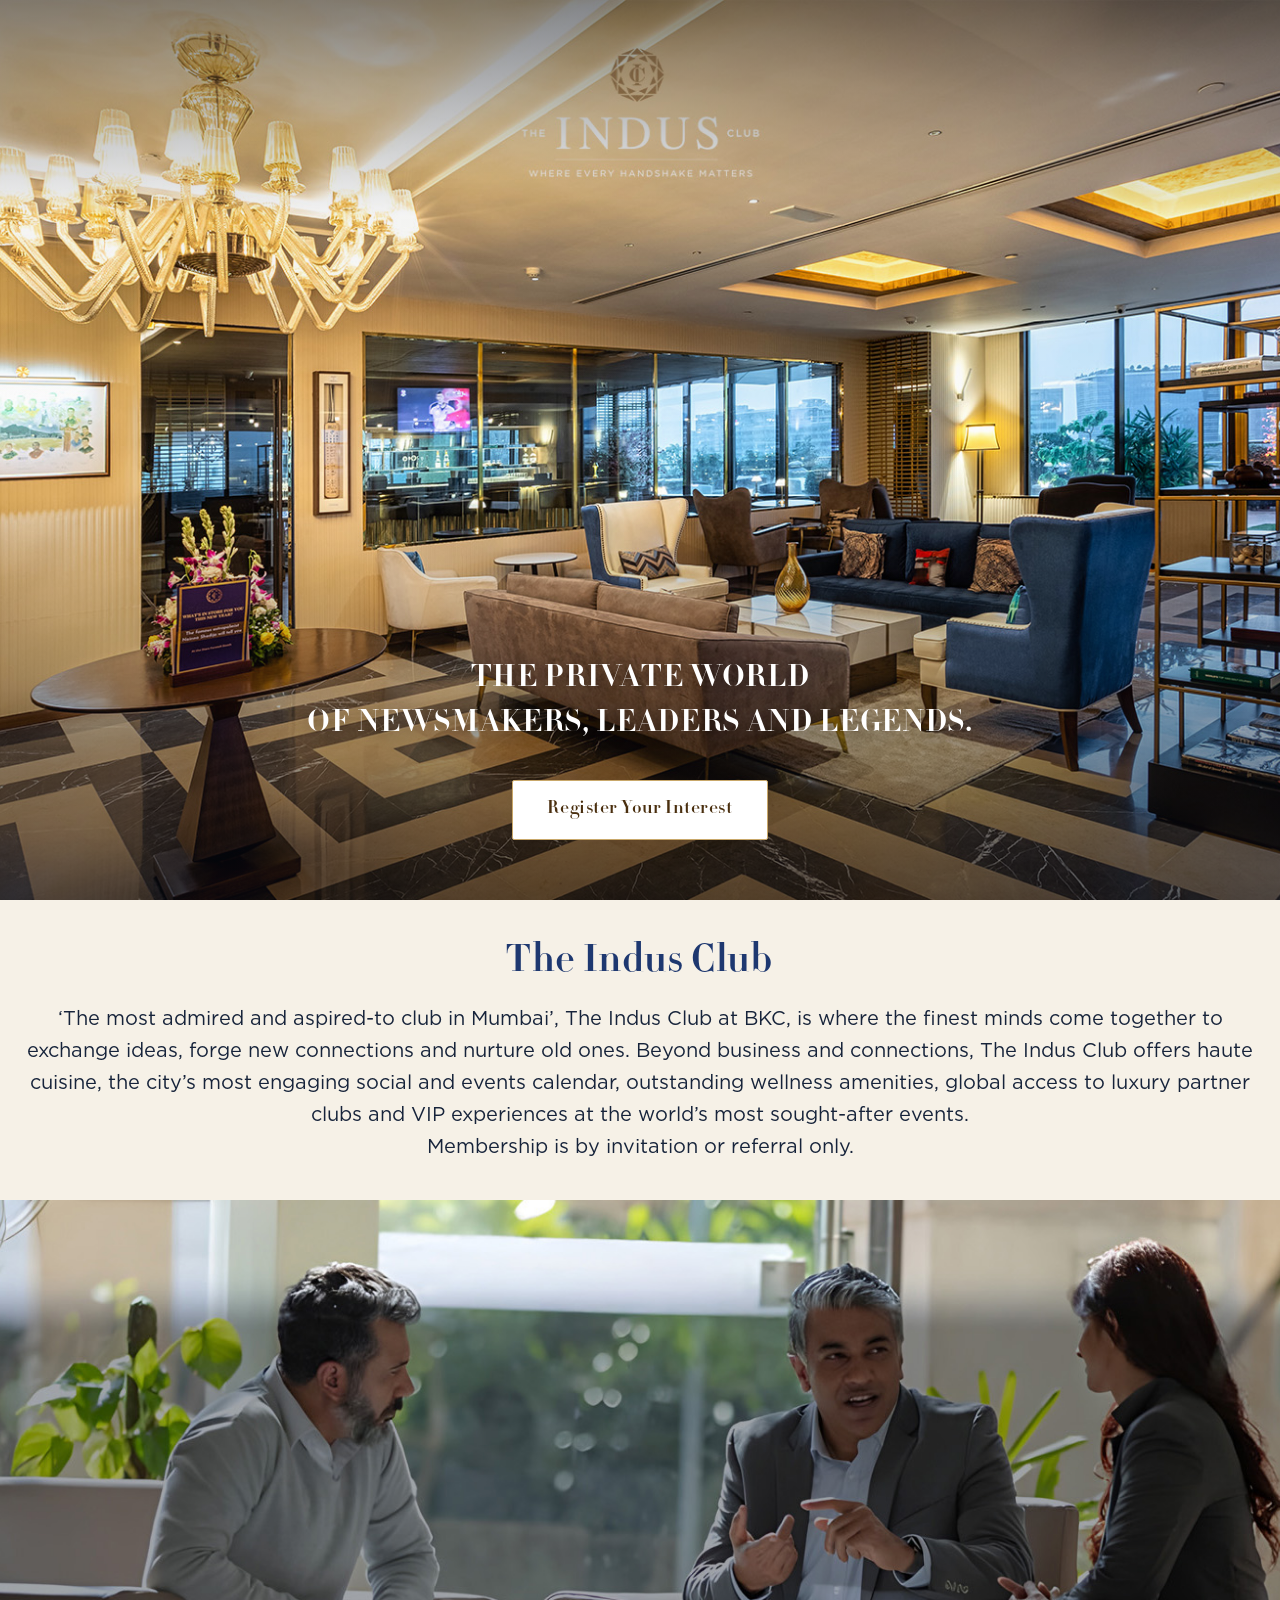
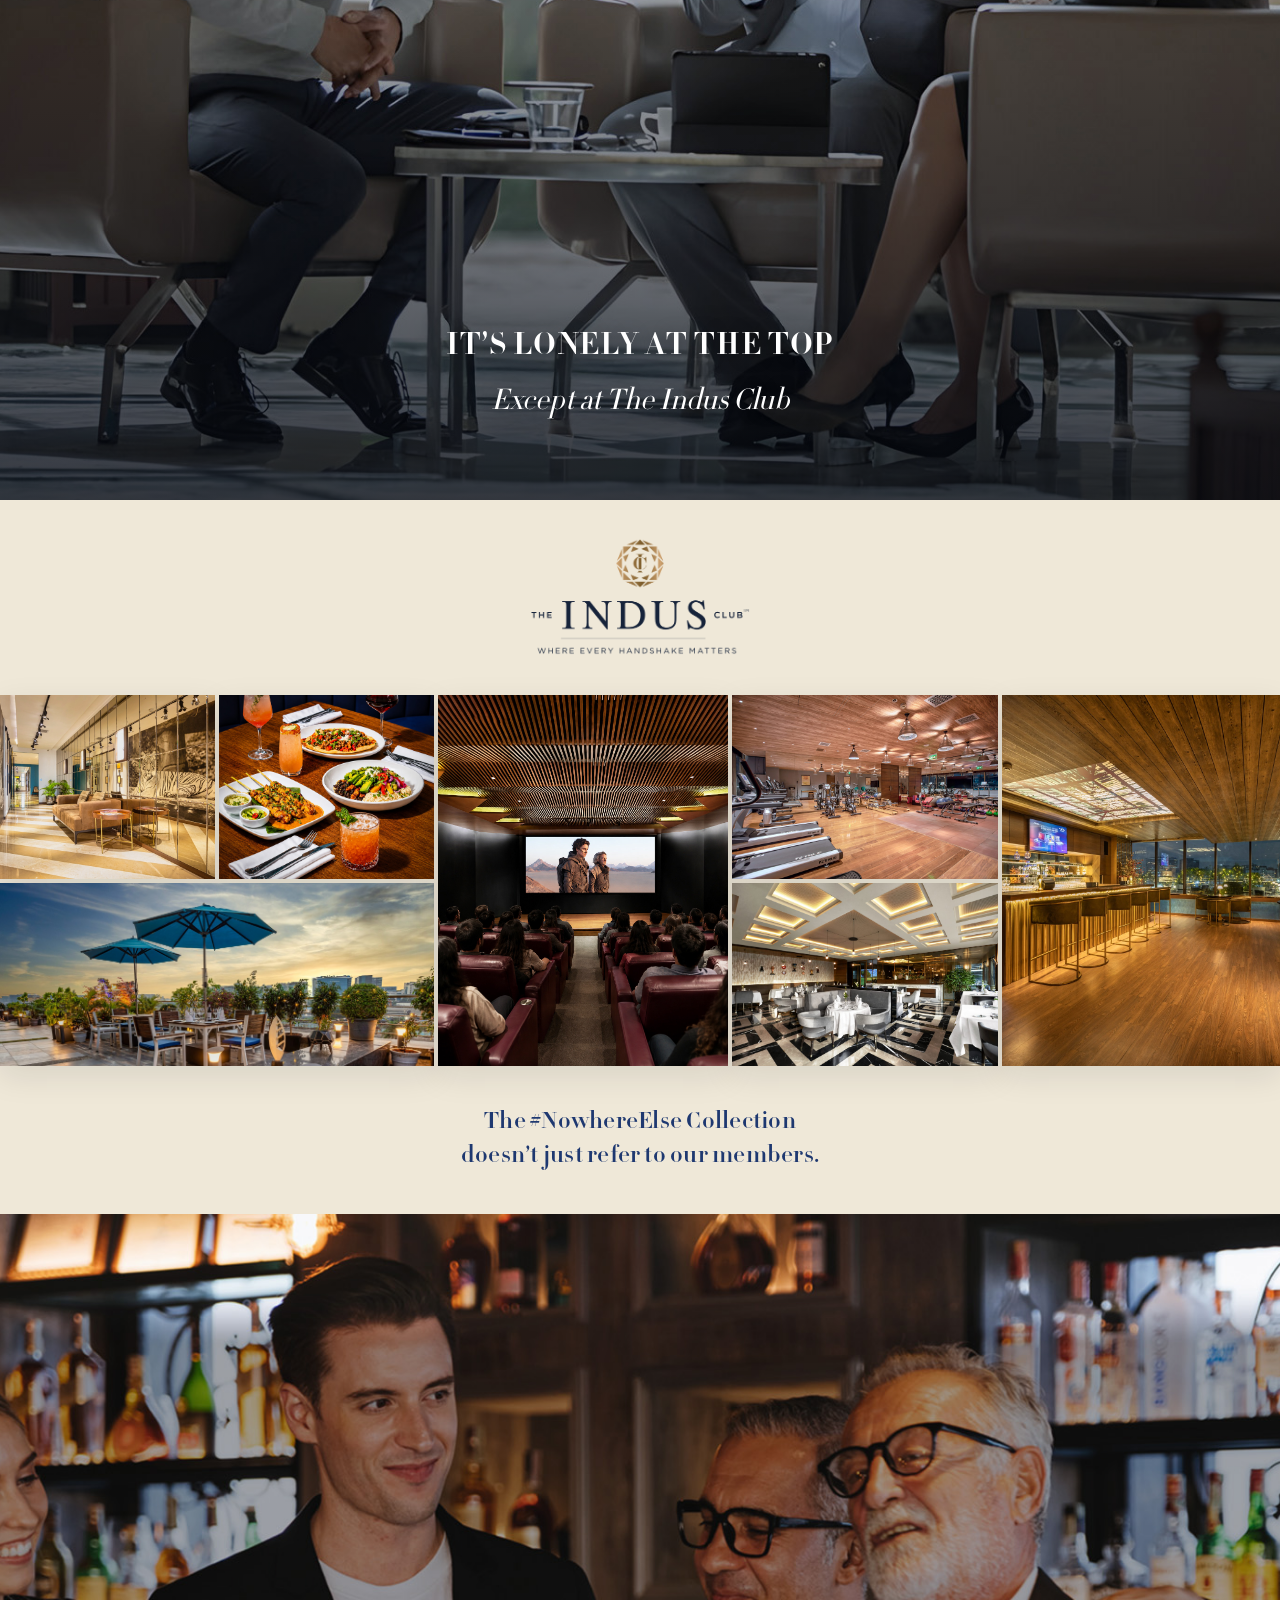
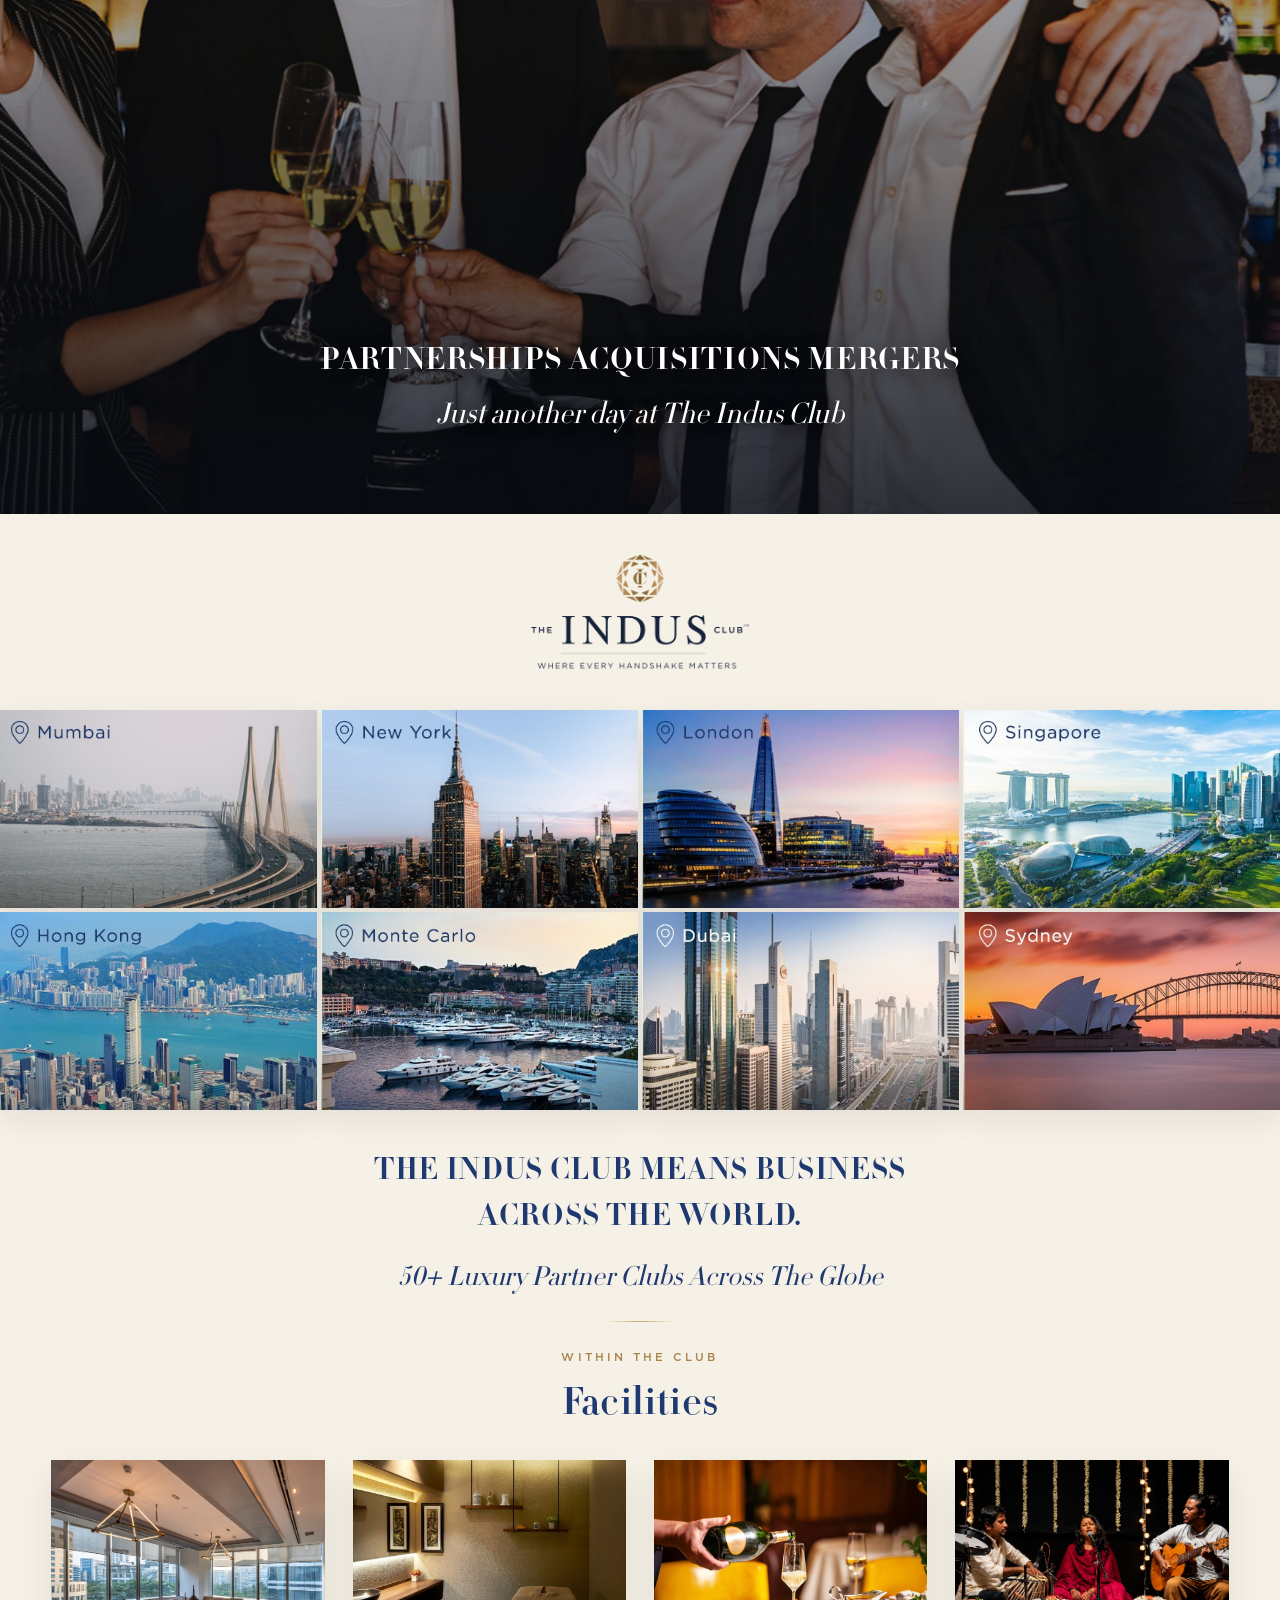
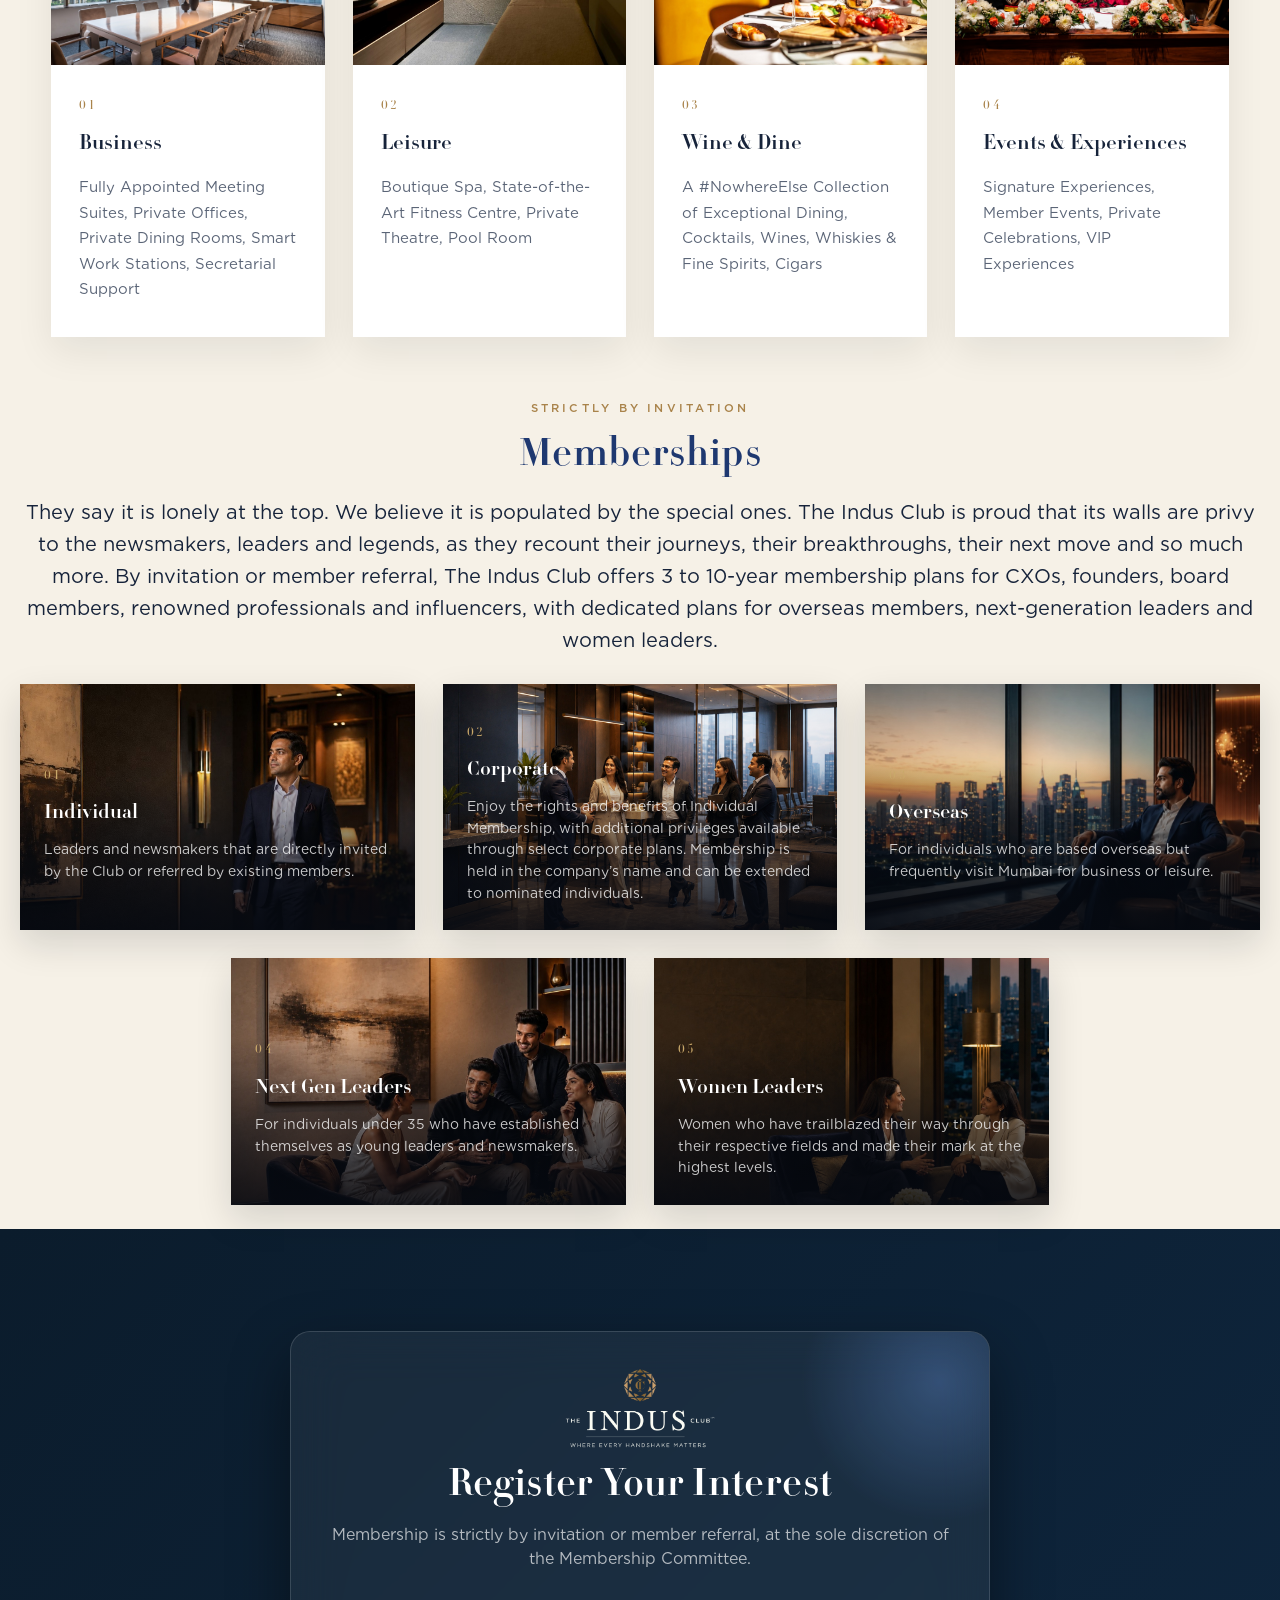
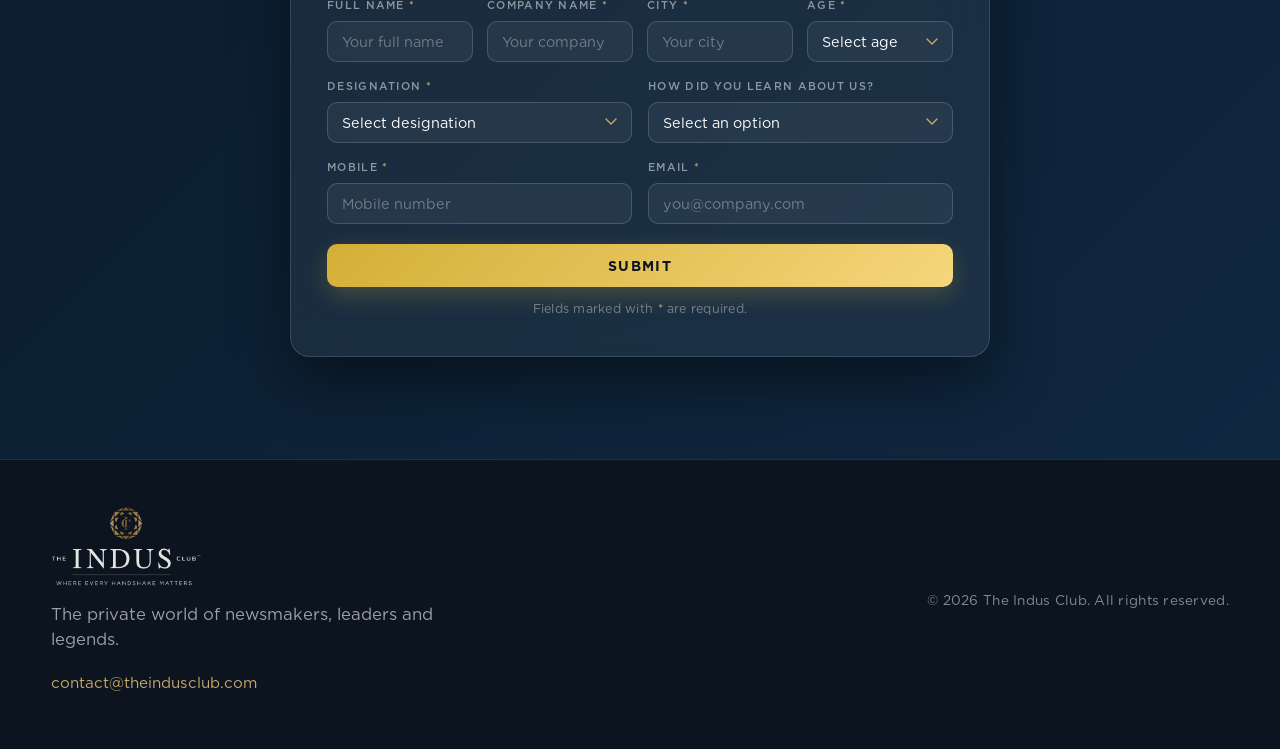
==== commit 87178e05: "Wire up Zoho's Google Ads click tracking (zcga.js + zc_gad) Added Zoho CRM's tracking script and the" ====
--- a/landing.html
+++ b/landing.html
@@ -250,6 +250,7 @@
         <p class="register-intro">Membership is strictly by invitation or member referral, at the sole discretion of the Membership Committee.</p>
 
         <form class="register-form" id="registerForm" novalidate>
+          <input type="hidden" id="zc_gad" name="zc_gad" value=""/>
           <div class="form-row form-row-quad">
             <div class="form-field">
               <label class="form-label" for="fullName">Full Name <span class="req">*</span></label>
@@ -350,5 +351,6 @@
 </div>
 
 <script src="js/script.js?v=3"></script>
+<script type="text/javascript" src='https://crm.zoho.com/crm/javascript/zcga.js'></script>
 </body>
 </html>
